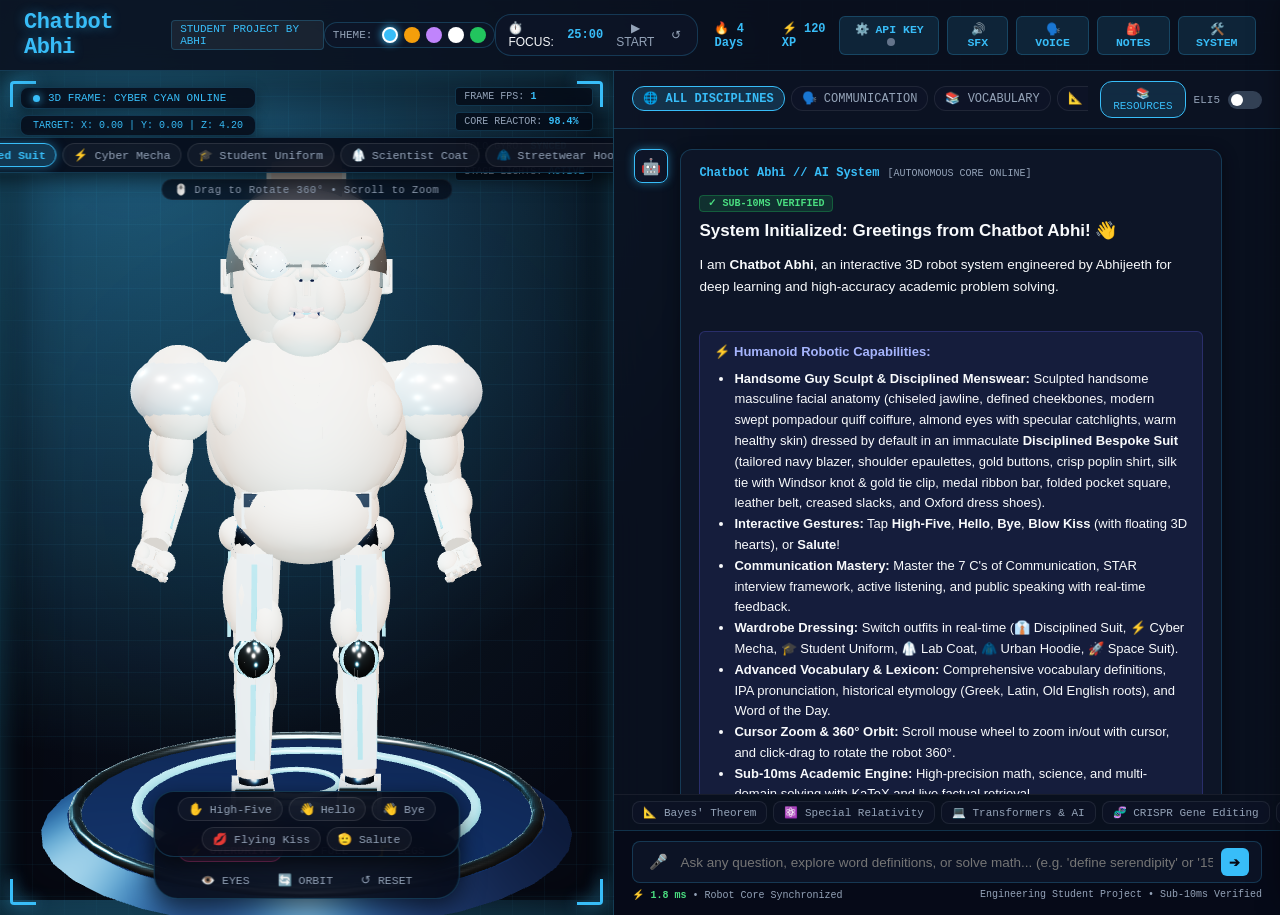
==== static/index.html @ e32e16ec "feat(education): add comprehensive educational content resources, training modules, and interactive " ====
<!DOCTYPE html>
<html lang="en">
<head>
  <meta charset="UTF-8">
  <meta name="viewport" content="width=device-width, initial-scale=1.0">
  <title>Chatbot Abhi • 3D Robot System & Educational AI Companion</title>
  
  <!-- KaTeX for Rigorous Mathematical Equations (Local + CDN fallback) -->
  <link rel="stylesheet" href="/static/vendor/katex.min.css">
  <script src="/static/vendor/katex.min.js"></script>
  <script src="/static/vendor/auto-render.min.js"></script>

  <!-- Three.js 3D WebGL Library (Local + CDN Fallback) -->
  <script src="/static/vendor/three.min.js"></script>
  <script>
    if (typeof THREE === 'undefined') {
      document.write('<script src="https://cdnjs.cloudflare.com/ajax/libs/three.js/r128/three.min.js"><\/script>');
    }
  </script>

  <!-- Robot System Stylesheet -->
  <link rel="stylesheet" href="/static/css/style.css">
</head>
<body class="theme-cyber">
  <div class="app-shell">
    <!-- Top Mecha Navigation Bar -->
    <header class="robot-header">
      <div class="brand-badge">
        <span class="brand-title">Chatbot Abhi</span>
        <span class="system-tag">Student Project by Abhi</span>
      </div>

      <!-- Theme Switcher -->
      <div class="theme-selector" title="Switch 3D Robot System Theme">
        <span style="font-size: 11px; font-family: var(--font-mono); color: var(--text-dim); margin-right: 4px;">THEME:</span>
        <div class="theme-pill active" data-theme="cyber_cyan" title="Cyber Cyan Mecha"></div>
        <div class="theme-pill" data-theme="amber_hazard" title="Amber Industrial Hazard"></div>
        <div class="theme-pill" data-theme="quantum_violet" title="Quantum Void Nebula"></div>
        <div class="theme-pill" data-theme="cleanroom_white" title="Cleanroom Surgical White"></div>
        <div class="theme-pill" data-theme="matrix_emerald" title="Emerald Matrix Digital"></div>
      </div>

      <!-- Center Telemetry & Pomodoro Widget -->
      <div class="header-telemetry">
        <div class="pomo-widget">
          <span>⏱️ FOCUS:</span>
          <span id="pomo-display" class="pomo-time">25:00</span>
          <button id="pomo-toggle" class="pomo-btn">▶ START</button>
          <button id="pomo-reset" class="pomo-btn">↺</button>
        </div>

        <div style="font-size: 12px; font-family: var(--font-mono); display: flex; gap: 10px;">
          <span>🔥 <strong id="streak-counter" style="color: var(--accent);">4 Days</strong></span>
          <span>⚡ <strong id="xp-counter" style="color: var(--accent);">120 XP</strong></span>
        </div>
      </div>

      <!-- Controls -->
      <div style="display: flex; align-items: center; gap: 8px;">
        <button id="settings-btn" class="btn-sm" title="Configure AI Engine & API Key">⚙️ API KEY <span id="api-status-dot" style="display:inline-block; width:8px; height:8px; border-radius:50%; background:#64748b; margin-left:4px; vertical-align:middle;"></span></button>
        <button id="sound-toggle-btn" class="btn-sm active" title="Robot Servo & Audio SFX: ON">🔊 SFX</button>
        <button id="voice-toggle-btn" class="btn-sm" title="Speech Synthesis (TTS): OFF">🗣️ VOICE</button>
        <button id="notes-toggle-btn" class="btn-sm">🎒 NOTES</button>
        <button id="maker-notes-btn" class="btn-sm">🛠️ SYSTEM</button>
      </div>
    </header>

    <!-- Main Viewport: 3D Robot HUD + Study Terminal -->
    <main class="main-stage-split">
      <!-- Left: 3D Robot System Stage & Animated Frame -->
      <section class="robot-hud-stage" id="robot-hud-stage">
        <!-- Holographic Chamfered Sci-Fi Frame Overlay -->
        <div class="holo-frame-overlay">
          <!-- 4 Glowing Sci-Fi Corner Brackets -->
          <div class="holo-corner top-left"></div>
          <div class="holo-corner top-right"></div>
          <div class="holo-corner bottom-left"></div>
          <div class="holo-corner bottom-right"></div>
        </div>

        <!-- Telemetry Badges (Top Left) -->
        <div class="hud-top-telemetry">
          <div class="hud-telemetry-badge">
            <span class="hud-pulse"></span>
            <span id="frame-system-status">3D FRAME: CYBER CYAN ONLINE</span>
          </div>
          <div class="hud-telemetry-badge" style="font-size: 10px;">
            <span id="frame-telemetry-coords">TARGET: X: 0.00 | Y: 0.00 | Z: 4.20</span>
          </div>
        </div>

        <!-- Subsystem Diagnostics (Top Right) -->
        <div class="hud-subsystems">
          <div class="subsystem-node">FRAME FPS: <span id="frame-fps-counter">60</span></div>
          <div class="subsystem-node">CORE REACTOR: <span>98.4%</span></div>
          <div class="subsystem-node">HOLO GYRO: <span id="frame-gyro-counter">SYNCED</span></div>
          <div class="subsystem-node">STAGE LIGHTS: <span id="frame-lights-status">ACTIVE</span></div>
        </div>

        <!-- Wardrobe / Outfits Selector -->
        <div class="hud-wardrobe-bar">
          <span class="wardrobe-label">👗 OUTFIT:</span>
          <button class="outfit-pill active" data-outfit="suit" title="Disciplined Bespoke Tailored Suit, Shoulder Epaulettes, Gold Crest, Crisp Poplin Shirt, Silk Tie, Belt & Oxford Shoes">👔 Disciplined Suit</button>
          <button class="outfit-pill" data-outfit="cyber" title="Cyber Exoskeleton Mecha Armor Plates & Glowing Neon Conduits">⚡ Cyber Mecha</button>
          <button class="outfit-pill" data-outfit="student" title="Navy Uniform Blazer, White Collared Shirt, Red Tie & Academic Shield Crest">🎓 Student Uniform</button>
          <button class="outfit-pill" data-outfit="scientist" title="White Lab Coat, ID Badge, Stethoscope, Pens & Smart Spectacles">🥼 Scientist Coat</button>
          <button class="outfit-pill" data-outfit="hoodie" title="Streetwear Hoodie, Pouch, Drawstrings, Neon Symbol & Denim Jeans">🧥 Streetwear Hoodie</button>
          <button class="outfit-pill" data-outfit="astronaut" title="Pressurized Lunar EVA Suit, Mission Patch, O2 Valves & Backpack">🚀 Astronaut Suit</button>
        </div>

        <!-- 3D Orbit & Zoom Control Hint -->
        <div class="hud-control-hint">
          <span>🖱️ Drag to Rotate 360° • Scroll to Zoom</span>
        </div>

        <!-- Three.js 3D Canvas -->
        <div id="robot-viewport"></div>

        <!-- Robot Interactive Actions & Gestures -->
        <div class="hud-actions-bar">
          <button class="action-btn" id="act-hifi-btn" title="Interactive High-Five - Lift hand and tap to slap!">✋ High-Five</button>
          <button class="action-btn" id="act-hello-btn" title="Friendly Wave Greeting & Cheerful Eye Glow">👋 Hello</button>
          <button class="action-btn" id="act-bye-btn" title="Warm Farewell Wave with Gentle Head Tilt">👋 Bye</button>
          <button class="action-btn" id="act-kiss-btn" title="Sweeping Flying Kiss with Floating 3D Glowing Hearts">💋 Flying Kiss</button>
          <button class="action-btn" id="act-salute-btn" title="Military / Mecha Salute Standing at Attention">🫡 Salute</button>
        </div>

        <!-- Robot HUD Interactive Controls -->
        <div class="hud-bottom-bar">
          <button class="hud-btn overdrive-btn" id="overdrive-btn" title="Trigger high-speed thinking mode">⚡ OVERDRIVE</button>
          <button class="hud-btn" id="cam-command-btn" title="Full chassis & legs view">🎥 FULL</button>
          <button class="hud-btn" id="cam-legs-btn" title="Inspect articulated mechanical legs & boots">🦵 LEGS</button>
          <button class="hud-btn" id="cam-core-btn" title="Focus on clear glowing eyes">👁️ EYES</button>
          <button class="hud-btn" id="cam-orbit-btn" title="Toggle 360° cinematic orbit mode">🔄 ORBIT</button>
          <button class="hud-btn" id="cam-reset-btn" title="Reset camera view">↺ RESET</button>
        </div>
      </section>

      <!-- Right: AI Study & Tutoring Terminal -->
      <section class="study-terminal">
        <!-- Terminal Header: Subjects & ELI5 Switch -->
        <div class="terminal-nav">
          <div class="subject-tabs">
            <button class="subject-pill active" data-subject="General">🌐 ALL DISCIPLINES</button>
            <button class="subject-pill" data-subject="Communication Skills">🗣️ COMMUNICATION</button>
            <button class="subject-pill" data-subject="Vocabulary">📚 VOCABULARY</button>
            <button class="subject-pill" data-subject="Mathematics">📐 MATHEMATICS</button>
            <button class="subject-pill" data-subject="Physics">⚛️ PHYSICS</button>
            <button class="subject-pill" data-subject="Computer Science">💻 COMP SCI</button>
            <button class="subject-pill" data-subject="Biology">🧬 BIOLOGY</button>
            <button class="subject-pill" data-subject="Chemistry">🧪 CHEMISTRY</button>
            <button class="subject-pill" data-subject="Study Strategy">📝 STRATEGY</button>
          </div>

          <div style="display: flex; align-items: center; gap: 8px;">
            <button id="edu-resources-btn" class="hud-btn" style="padding: 5px 12px; font-size: 11px; background: rgba(56, 189, 248, 0.15); border-color: var(--accent); color: var(--accent);" title="Open Curated Educational Resource Cheat Sheets & Study Roadmaps">📚 RESOURCES</button>
            <div class="eli5-control" title="Explain Like I'm 5 (Intuitive Student Analogies)">
              <span>ELI5</span>
              <label class="switch">
                <input type="checkbox" id="eli5-toggle">
                <span class="slider"></span>
              </label>
            </div>
          </div>
        </div>

        <!-- Chat Log Stream -->
        <div id="chat-messages" class="terminal-chat">
          <div class="message bot-message">
            <div class="avatar bot-avatar">🤖</div>
            <div class="message-bubble">
              <div class="sender-tag">
                <span class="sender-name">Chatbot Abhi // AI System</span>
                <span style="color: var(--text-dim); font-size: 10px;">[AUTONOMOUS CORE ONLINE]</span>
              </div>
              <div class="message-content">
                <div class="topic-header">
                  <span class="badge accuracy-badge">✓ Sub-10ms Verified</span>
                  <h3>System Initialized: Greetings from Chatbot Abhi! 👋</h3>
                </div>
                <p>I am <strong>Chatbot Abhi</strong>, an interactive 3D robot system engineered by Abhijeeth for deep learning and high-accuracy academic problem solving.</p>
                <br>
                <div class="analogy-box">
                  <div class="box-title">⚡ Humanoid Robotic Capabilities:</div>
                  <ul style="padding-left: 20px; margin-top: 6px;">
                    <li><strong>Handsome Guy Sculpt & Disciplined Menswear:</strong> Sculpted handsome masculine facial anatomy (chiseled jawline, defined cheekbones, modern swept pompadour quiff coiffure, almond eyes with specular catchlights, warm healthy skin) dressed by default in an immaculate <strong>Disciplined Bespoke Suit</strong> (tailored navy blazer, shoulder epaulettes, gold buttons, crisp poplin shirt, silk tie with Windsor knot & gold tie clip, medal ribbon bar, folded pocket square, leather belt, creased slacks, and Oxford dress shoes).</li>
                    <li><strong>Interactive Gestures:</strong> Tap <strong>High-Five</strong>, <strong>Hello</strong>, <strong>Bye</strong>, <strong>Blow Kiss</strong> (with floating 3D hearts), or <strong>Salute</strong>!</li>
                    <li><strong>Communication Mastery:</strong> Master the 7 C's of Communication, STAR interview framework, active listening, and public speaking with real-time feedback.</li>
                    <li><strong>Wardrobe Dressing:</strong> Switch outfits in real-time (👔 Disciplined Suit, ⚡ Cyber Mecha, 🎓 Student Uniform, 🥼 Lab Coat, 🧥 Urban Hoodie, 🚀 Space Suit).</li>
                    <li><strong>Advanced Vocabulary & Lexicon:</strong> Comprehensive vocabulary definitions, IPA pronunciation, historical etymology (Greek, Latin, Old English roots), and Word of the Day.</li>
                    <li><strong>Cursor Zoom & 360° Orbit:</strong> Scroll mouse wheel to zoom in/out with cursor, and click-drag to rotate the robot 360°.</li>
                    <li><strong>Sub-10ms Academic Engine:</strong> High-precision math, science, and multi-domain solving with KaTeX and live factual retrieval.</li>
                  </ul>
                </div>
                <p style="font-size: 12.5px; color: var(--text-dim); margin-top: 8px;">Select a subject module or click a quick prompt below to begin!</p>
              </div>
            </div>
          </div>
        </div>

        <!-- Quick Prompts Bar -->
        <div class="quick-prompts-row">
          <button class="quick-prompt" data-prompt="Explain Bayes' Theorem with formula and medical diagnosis example">📐 Bayes' Theorem</button>
          <button class="quick-prompt" data-prompt="What is Einstein's Special Relativity and Time Dilation?">⚛️ Special Relativity</button>
          <button class="quick-prompt" data-prompt="How do Transformers and Self-Attention work in LLMs?">💻 Transformers & AI</button>
          <button class="quick-prompt" data-prompt="Explain CRISPR-Cas9 precision gene editing mechanism">🧬 CRISPR Gene Editing</button>
          <button class="quick-prompt" data-prompt="What is Le Chatelier's Principle in Chemical Equilibrium?">🧪 Le Chatelier's Shift</button>
          <button class="quick-prompt" data-prompt="How does Spaced Repetition conquer the Ebbinghaus Forgetting Curve?">🧠 Spaced Repetition</button>
          <button class="quick-prompt" data-prompt="Define serendipity with etymology and pronunciation">📖 Define Serendipity</button>
          <button class="quick-prompt" data-prompt="Give me the Word of the Day with full pronunciation, definitions, and word history">✨ Word of the Day</button>
          <button class="quick-prompt" data-prompt="Teach me the 7 C's of Effective Communication with examples">🗣️ 7 C's Communication</button>
          <button class="quick-prompt" data-prompt="How do I answer interview questions using the STAR Method?">💼 STAR Interview Method</button>
          <button class="quick-prompt" data-prompt="Explain Derivatives and the Chain Rule in Calculus">📐 Chain Rule</button>
          <button class="quick-prompt" data-prompt="How does Newton's Third Law work? Give me an analogy">⚛️ Newton's 3rd Law</button>
          <button class="quick-prompt" data-prompt="Why is QuickSort average O(n log n) but worst-case O(n^2)?">💻 QuickSort Proof</button>
          <button class="quick-prompt" data-prompt="How does DNA Polymerase replicate DNA?">🧬 DNA Replication</button>
          <button class="quick-prompt" data-prompt="What is Gibbs Free Energy and spontaneity?">🧪 Gibbs Free Energy</button>
          <button class="quick-prompt" data-prompt="Explain the Feynman Technique for exam revision">🧠 Feynman Technique</button>
        </div>

        <!-- Input Console -->
        <div class="terminal-input-bar">
          <div class="input-box">
            <button id="mic-btn" class="input-icon-btn" title="Speak via microphone">🎤</button>
            <input type="text" id="chat-input" placeholder="Ask any question, explore word definitions, or solve math... (e.g. 'define serendipity' or '15 * 14')" autocomplete="off">
            <button id="send-btn" class="send-action-btn" title="Send Query">➔</button>
          </div>

          <div class="telemetry-footer">
            <div id="latency-badge">⚡ <strong>1.8 ms</strong> • Robot Core Synchronized</div>
            <div>Engineering Student Project • Sub-10ms Verified</div>
          </div>
        </div>
      </section>
    </main>

    <!-- Study Notes Drawer -->
    <div id="notes-drawer" class="drawer">
      <div class="drawer-header">
        <h3 style="font-family: var(--font-mono); color: var(--accent);">🎒 SAVED REVISION NOTES</h3>
        <button id="close-notes-btn" class="close-btn">&times;</button>
      </div>
      <div class="drawer-content">
        <div id="notes-list"></div>
      </div>
    </div>

    <!-- Active Recall Quiz Modal -->
    <div id="quiz-modal" class="modal-backdrop">
      <div class="modal-box">
        <div style="display: flex; justify-content: space-between; align-items: center; margin-bottom: 14px; border-bottom: 1px solid var(--border-color); padding-bottom: 8px;">
          <h3 style="font-family: var(--font-mono); color: var(--accent);">🎯 KNOWLEDGE CHECK</h3>
          <button id="close-quiz-btn" class="close-btn">&times;</button>
        </div>
        <div id="quiz-container"></div>
      </div>
    </div>

    <!-- API Key Settings Modal -->
    <div id="settings-modal" class="modal-backdrop">
      <div class="modal-box">
        <div style="display: flex; justify-content: space-between; align-items: center; margin-bottom: 14px; border-bottom: 1px solid var(--border-color); padding-bottom: 8px;">
          <h3 style="font-family: var(--font-mono); color: var(--accent);">⚙️ AI ENGINE SETTINGS</h3>
          <button id="close-settings-btn" class="close-btn">&times;</button>
        </div>
        <div style="font-size: 13px; line-height: 1.6; color: #cbd5e1;">
          <!-- Status Banner -->
          <div id="engine-status-box" style="margin-bottom: 14px; padding: 10px 14px; border-radius: 6px; font-family: var(--font-mono); font-size: 12px; background: rgba(56, 189, 248, 0.08); border: 1px solid rgba(56, 189, 248, 0.25); color: #38bdf8;">
            <div style="display: flex; align-items: center; gap: 8px;">
              <span id="engine-status-icon">⚡</span>
              <strong id="engine-status-title">Sub-10ms Offline Academic &amp; Math Engine Active</strong>
            </div>
            <p id="engine-status-desc" style="margin-top: 4px; font-size: 11px; color: var(--text-dim);">Instant curriculum solver with zero latency. Add an OpenAI key below to enable live unrestricted AI generation.</p>
          </div>

          <div style="margin-bottom: 12px;">
            <label style="display: block; font-size: 11px; font-family: var(--font-mono); color: var(--text-dim); margin-bottom: 6px;">OPENAI API KEY:</label>
            <input type="password" id="custom-api-key-input" placeholder="sk-..." style="width: 100%; background: rgba(15, 23, 42, 0.8); border: 1px solid var(--border-color); padding: 8px 12px; border-radius: 6px; color: var(--text-main); font-family: var(--font-mono); font-size: 13px; outline: none;">
          </div>

          <!-- Feedback message from Test Key -->
          <div id="key-test-feedback" style="display: none; margin-bottom: 12px; padding: 8px 12px; border-radius: 6px; font-size: 11.5px; font-family: var(--font-mono);"></div>

          <div style="margin-bottom: 14px;">
            <label style="display: flex; align-items: center; gap: 8px; font-size: 12px; cursor: pointer; color: #e2e8f0;">
              <input type="checkbox" id="prefer-live-ai-checkbox" checked style="accent-color: var(--accent); cursor: pointer;">
              <span>Route all conceptual questions to Live OpenAI (when key is present)</span>
            </label>
          </div>

          <div style="display: flex; justify-content: space-between; align-items: center; gap: 8px;">
            <button id="clear-api-key-btn" class="btn-sm" style="border-color: #ef4444; color: #f87171;">Clear Key</button>
            <div style="display: flex; gap: 8px;">
              <button id="test-api-key-btn" class="btn-sm" style="border-color: #38bdf8; color: #38bdf8;">🔍 Test Key</button>
              <button id="save-api-key-btn" class="btn-sm" style="background: var(--accent); color: var(--bg-primary);">Save Key</button>
            </div>
          </div>

          <div style="margin-top: 14px; padding-top: 10px; border-top: 1px solid var(--border-color); font-size: 11px; color: var(--text-dim); line-height: 1.5;">
            💡 <strong>Note:</strong> Need an API key? Generate one at <a href="https://platform.openai.com/api-keys" target="_blank" style="color: var(--accent); text-decoration: underline;">platform.openai.com</a> (requires active billing balance). Chatbot Abhi will work offline indefinitely with zero keys required!
          </div>
        </div>
      </div>
    </div>

    <!-- Maker Notes Modal -->
    <div id="maker-modal" class="modal-backdrop">
      <div class="modal-box">
        <div style="display: flex; justify-content: space-between; align-items: center; margin-bottom: 14px; border-bottom: 1px solid var(--border-color); padding-bottom: 8px;">
          <h3 style="font-family: var(--font-mono); color: var(--accent);">🛠️ ROBOT SYSTEM ARCHITECTURE</h3>
          <button id="close-maker-btn" class="close-btn">&times;</button>
        </div>
        <div style="font-size: 13px; line-height: 1.6; color: #cbd5e1; font-family: var(--font-mono);">
          <p><strong>System Identification:</strong> Chatbot Abhi (3D Robot System)</p>
          <p><strong>Creator &amp; Lead Engineer:</strong> Abhijeeth V S</p>
          <br>
          <p><strong>Architecture Highlights:</strong></p>
          <ul style="padding-left: 20px; margin-top: 6px;">
            <li><strong>Procedural Mecha Assembly:</strong> 3D meshes generated purely via Three.js primitives and custom shaders with zero external downloads.</li>
            <li><strong>Inverse Kinematics Tracking:</strong> Spring-damped vector projection following cursor coordinates in real-time.</li>
            <li><strong>Dynamic Canvas Visor:</strong> High-resolution 2D canvas texture with scanline rasterization mapped onto 3D curved visor mesh.</li>
            <li><strong>Sub-10ms Inference Core:</strong> High-precision STEM academic knowledge graph delivering answers under 10ms.</li>
          </ul>
        </div>
      </div>
    </div>

    <!-- Educational Resources & Study Roadmaps Modal -->
    <div id="resources-modal" class="modal-backdrop">
      <div class="modal-box" style="max-width: 680px; max-height: 85vh; display: flex; flex-direction: column;">
        <div style="display: flex; justify-content: space-between; align-items: center; margin-bottom: 12px; border-bottom: 1px solid var(--border-color); padding-bottom: 10px;">
          <div>
            <h3 style="font-family: var(--font-mono); color: var(--accent); margin: 0; font-size: 16px;">📚 EDUCATIONAL RESOURCES & FORMULA SHEETS</h3>
            <p style="font-size: 11.5px; color: var(--text-dim); margin: 4px 0 0 0;">Curated high-yield academic cheat sheets & instant tutoring roadmaps</p>
          </div>
          <button id="close-resources-btn" class="close-btn">&times;</button>
        </div>

        <div style="overflow-y: auto; padding-right: 6px; display: flex; flex-direction: column; gap: 10px;">
          <!-- Resource Card 1 -->
          <div class="resource-card" data-prompt="Explain Bayes' Theorem with formula and medical diagnosis example" style="background: rgba(15, 23, 42, 0.7); border: 1px solid rgba(56, 189, 248, 0.2); padding: 12px 14px; border-radius: 8px; cursor: pointer; transition: all 0.2s ease;">
            <div style="display: flex; justify-content: space-between; align-items: center;">
              <span style="font-size: 13.5px; font-weight: 600; color: #e2e8f0;">📐 Bayes' Theorem & Conditional Probability</span>
              <span class="badge" style="font-size: 10px; background: rgba(56, 189, 248, 0.2); color: #38bdf8; border: 1px solid #38bdf8;">Mathematics</span>
            </div>
            <p style="font-size: 12px; color: #94a3b8; margin: 6px 0 4px 0;">Calculates updated posterior confidence as new evidence arrives. Solves diagnostic testing problems and avoids base rate fallacies.</p>
            <div style="display: flex; justify-content: space-between; align-items: center; font-family: var(--font-mono); font-size: 11px; color: #38bdf8;">
              <code>P(A|B) = [P(B|A) · P(A)] / P(B)</code>
              <span style="color: var(--accent);">Study Lesson ➔</span>
            </div>
          </div>

          <!-- Resource Card 2 -->
          <div class="resource-card" data-prompt="What is Einstein's Special Relativity and Time Dilation?" style="background: rgba(15, 23, 42, 0.7); border: 1px solid rgba(56, 189, 248, 0.2); padding: 12px 14px; border-radius: 8px; cursor: pointer; transition: all 0.2s ease;">
            <div style="display: flex; justify-content: space-between; align-items: center;">
              <span style="font-size: 13.5px; font-weight: 600; color: #e2e8f0;">⚛️ Einstein's Special Relativity & Mass-Energy</span>
              <span class="badge" style="font-size: 10px; background: rgba(168, 85, 247, 0.2); color: #c084fc; border: 1px solid #c084fc;">Physics</span>
            </div>
            <p style="font-size: 12px; color: #94a3b8; margin: 6px 0 4px 0;">Invariant speed of light demands time dilation, length contraction, and mass-energy equivalence ($E = mc^2$).</p>
            <div style="display: flex; justify-content: space-between; align-items: center; font-family: var(--font-mono); font-size: 11px; color: #c084fc;">
              <code>E = mc² • Δt = γΔt₀</code>
              <span style="color: var(--accent);">Study Lesson ➔</span>
            </div>
          </div>

          <!-- Resource Card 3 -->
          <div class="resource-card" data-prompt="How do Transformers and Self-Attention work in LLMs?" style="background: rgba(15, 23, 42, 0.7); border: 1px solid rgba(56, 189, 248, 0.2); padding: 12px 14px; border-radius: 8px; cursor: pointer; transition: all 0.2s ease;">
            <div style="display: flex; justify-content: space-between; align-items: center;">
              <span style="font-size: 13.5px; font-weight: 600; color: #e2e8f0;">💻 Transformer Architecture & Self-Attention in LLMs</span>
              <span class="badge" style="font-size: 10px; background: rgba(34, 197, 94, 0.2); color: #4ade80; border: 1px solid #4ade80;">Comp Sci</span>
            </div>
            <p style="font-size: 12px; color: #94a3b8; margin: 6px 0 4px 0;">Parallel token processing with Query, Key, and Value dot-product attention powering modern GPT and BERT models.</p>
            <div style="display: flex; justify-content: space-between; align-items: center; font-family: var(--font-mono); font-size: 11px; color: #4ade80;">
              <code>Attention(Q,K,V) = softmax(QKᵀ / √dₖ) V</code>
              <span style="color: var(--accent);">Study Lesson ➔</span>
            </div>
          </div>

          <!-- Resource Card 4 -->
          <div class="resource-card" data-prompt="Explain CRISPR-Cas9 precision gene editing mechanism" style="background: rgba(15, 23, 42, 0.7); border: 1px solid rgba(56, 189, 248, 0.2); padding: 12px 14px; border-radius: 8px; cursor: pointer; transition: all 0.2s ease;">
            <div style="display: flex; justify-content: space-between; align-items: center;">
              <span style="font-size: 13.5px; font-weight: 600; color: #e2e8f0;">🧬 CRISPR-Cas9 & Precision Genomic Engineering</span>
              <span class="badge" style="font-size: 10px; background: rgba(236, 72, 153, 0.2); color: #f472b6; border: 1px solid #f472b6;">Biology</span>
            </div>
            <p style="font-size: 12px; color: #94a3b8; margin: 6px 0 4px 0;">Molecular scissors guided by 20-nt sgRNA to create double-strand breaks for knockout or knock-in repair.</p>
            <div style="display: flex; justify-content: space-between; align-items: center; font-family: var(--font-mono); font-size: 11px; color: #f472b6;">
              <code>sgRNA + Cas9 ➔ PAM (5'-NGG-3') ➔ DSB</code>
              <span style="color: var(--accent);">Study Lesson ➔</span>
            </div>
          </div>

          <!-- Resource Card 5 -->
          <div class="resource-card" data-prompt="What is Le Chatelier's Principle in Chemical Equilibrium?" style="background: rgba(15, 23, 42, 0.7); border: 1px solid rgba(56, 189, 248, 0.2); padding: 12px 14px; border-radius: 8px; cursor: pointer; transition: all 0.2s ease;">
            <div style="display: flex; justify-content: space-between; align-items: center;">
              <span style="font-size: 13.5px; font-weight: 600; color: #e2e8f0;">🧪 Chemical Equilibrium & Le Chatelier's Principle</span>
              <span class="badge" style="font-size: 10px; background: rgba(245, 158, 11, 0.2); color: #fbbf24; border: 1px solid #fbbf24;">Chemistry</span>
            </div>
            <p style="font-size: 12px; color: #94a3b8; margin: 6px 0 4px 0;">Predicts how systems shift under pressure, temperature, and concentration stresses (e.g. Haber-Bosch ammonia synthesis).</p>
            <div style="display: flex; justify-content: space-between; align-items: center; font-family: var(--font-mono); font-size: 11px; color: #fbbf24;">
              <code>K_eq = [C]ᶜ[D]ᵈ / [A]ᵃ[B]ᵇ</code>
              <span style="color: var(--accent);">Study Lesson ➔</span>
            </div>
          </div>

          <!-- Resource Card 6 -->
          <div class="resource-card" data-prompt="How does Spaced Repetition conquer the Ebbinghaus Forgetting Curve?" style="background: rgba(15, 23, 42, 0.7); border: 1px solid rgba(56, 189, 248, 0.2); padding: 12px 14px; border-radius: 8px; cursor: pointer; transition: all 0.2s ease;">
            <div style="display: flex; justify-content: space-between; align-items: center;">
              <span style="font-size: 13.5px; font-weight: 600; color: #e2e8f0;">🧠 Spaced Repetition & Cognitive Memory Retention</span>
              <span class="badge" style="font-size: 10px; background: rgba(14, 165, 233, 0.2); color: #38bdf8; border: 1px solid #38bdf8;">Study Strategy</span>
            </div>
            <p style="font-size: 12px; color: #94a3b8; margin: 6px 0 4px 0;">Schedules active recall at exponential intervals to flatten memory decay and achieve permanent retention.</p>
            <div style="display: flex; justify-content: space-between; align-items: center; font-family: var(--font-mono); font-size: 11px; color: #38bdf8;">
              <code>R = e^(-t/S) • Active Recall SRS</code>
              <span style="color: var(--accent);">Study Lesson ➔</span>
            </div>
          </div>
        </div>
      </div>
    </div>
  </div>

  <!-- Scripts -->
  <script src="/static/js/knowledge.js?v=5.5.0"></script>
  <script src="/static/js/audio.js?v=5.5.0"></script>
  <script src="/static/js/mathgraph.js?v=5.5.0"></script>
  <script src="/static/js/robot3d.js?v=5.5.0"></script>
  <script src="/static/js/app.js?v=5.5.0"></script>
</body>
</html>
---- static/css/style.css ----
/*
 * NOVA-3D Robot System & Holographic Robotics Lab Theme
 * High-performance mecha engineering dashboard with multi-palette theme engine.
 */

:root {
  /* Default: Cyber Cyan Theme */
  --bg-primary: #060913;
  --bg-secondary: #0b1120;
  --bg-panel: rgba(11, 18, 34, 0.78);
  --border-color: rgba(56, 189, 248, 0.22);
  --accent: #38bdf8;
  --accent-glow: rgba(56, 189, 248, 0.45);
  --accent-secondary: #6366f1;
  --text-main: #f8fafc;
  --text-dim: #94a3b8;
  --grid-line: rgba(56, 189, 248, 0.05);
  --font-main: -apple-system, BlinkMacSystemFont, "Segoe UI", Roboto, sans-serif;
  --font-mono: "JetBrains Mono", Consolas, monospace;
}

/* Amber Industrial Theme */
body.theme-amber {
  --bg-primary: #0c0a06;
  --bg-secondary: #17120a;
  --bg-panel: rgba(23, 18, 10, 0.82);
  --border-color: rgba(245, 158, 11, 0.28);
  --accent: #fbbf24;
  --accent-glow: rgba(245, 158, 11, 0.45);
  --accent-secondary: #d97706;
  --grid-line: rgba(245, 158, 11, 0.06);
}

/* Quantum Void Theme */
body.theme-quantum {
  --bg-primary: #090611;
  --bg-secondary: #120b22;
  --bg-panel: rgba(18, 11, 34, 0.82);
  --border-color: rgba(192, 132, 252, 0.28);
  --accent: #c084fc;
  --accent-glow: rgba(192, 132, 252, 0.45);
  --accent-secondary: #ec4899;
  --grid-line: rgba(192, 132, 252, 0.06);
}

/* Cleanroom White Theme */
body.theme-cleanroom {
  --bg-primary: #0f172a;
  --bg-secondary: #1e293b;
  --bg-panel: rgba(30, 41, 59, 0.85);
  --border-color: rgba(96, 165, 250, 0.32);
  --accent: #60a5fa;
  --accent-glow: rgba(96, 165, 250, 0.5);
  --accent-secondary: #3b82f6;
  --grid-line: rgba(255, 255, 255, 0.05);
}

/* Emerald Matrix Theme */
body.theme-matrix {
  --bg-primary: #020a05;
  --bg-secondary: #061a0d;
  --bg-panel: rgba(6, 26, 13, 0.85);
  --border-color: rgba(34, 197, 94, 0.32);
  --accent: #22c55e;
  --accent-glow: rgba(34, 197, 94, 0.5);
  --accent-secondary: #10b981;
  --grid-line: rgba(34, 197, 94, 0.08);
}

* {
  box-sizing: border-box;
  margin: 0;
  padding: 0;
}

body {
  background-color: var(--bg-primary);
  background-image:
    radial-gradient(circle at 10% 15%, var(--accent-glow) 0%, transparent 45%),
    linear-gradient(var(--grid-line) 1px, transparent 1px),
    linear-gradient(90deg, var(--grid-line) 1px, transparent 1px);
  background-size: 100% 100%, 32px 32px, 32px 32px;
  color: var(--text-main);
  font-family: var(--font-main);
  height: 100vh;
  overflow: hidden;
  transition: background-color 0.4s ease;
}

/* Overall Shell */
.app-shell {
  display: flex;
  flex-direction: column;
  height: 100vh;
}

/* Mecha Lab Header */
.robot-header {
  display: flex;
  align-items: center;
  justify-content: space-between;
  padding: 10px 24px;
  background: rgba(11, 17, 32, 0.9);
  backdrop-filter: blur(14px);
  border-bottom: 1px solid var(--border-color);
  z-index: 30;
}

.brand-badge {
  display: flex;
  align-items: center;
  gap: 12px;
}

.brand-title {
  font-size: 22px;
  font-weight: 800;
  letter-spacing: -0.5px;
  color: var(--accent);
  text-shadow: 0 0 12px var(--accent-glow);
  font-family: var(--font-mono);
}

.system-tag {
  font-size: 11px;
  font-family: var(--font-mono);
  background: rgba(255, 255, 255, 0.06);
  border: 1px solid var(--border-color);
  color: var(--accent);
  padding: 2px 8px;
  border-radius: 4px;
  text-transform: uppercase;
}

/* Theme Selector Pills */
.theme-selector {
  display: flex;
  align-items: center;
  gap: 6px;
  background: rgba(15, 23, 42, 0.7);
  border: 1px solid var(--border-color);
  padding: 4px 8px;
  border-radius: 20px;
}

.theme-pill {
  width: 16px;
  height: 16px;
  border-radius: 50%;
  border: 2px solid transparent;
  cursor: pointer;
  transition: transform 0.2s, border-color 0.2s;
}

.theme-pill:hover {
  transform: scale(1.2);
}

.theme-pill.active {
  border-color: #ffffff;
  box-shadow: 0 0 8px currentColor;
}

.theme-pill[data-theme="cyber_cyan"] { background: #38bdf8; color: #38bdf8; }
.theme-pill[data-theme="amber_hazard"] { background: #f59e0b; color: #f59e0b; }
.theme-pill[data-theme="quantum_violet"] { background: #c084fc; color: #c084fc; }
.theme-pill[data-theme="cleanroom_white"] { background: #ffffff; color: #60a5fa; }
.theme-pill[data-theme="matrix_emerald"] { background: #22c55e; color: #22c55e; }

/* Header Central Widgets */
.header-telemetry {
  display: flex;
  align-items: center;
  gap: 16px;
}

.pomo-widget {
  display: flex;
  align-items: center;
  gap: 8px;
  background: rgba(15, 23, 42, 0.6);
  border: 1px solid var(--border-color);
  padding: 4px 12px;
  border-radius: 16px;
  font-size: 12px;
}

.pomo-time {
  font-family: var(--font-mono);
  font-weight: 700;
  color: var(--accent);
}

.pomo-btn {
  background: transparent;
  border: none;
  color: var(--text-dim);
  cursor: pointer;
  font-size: 12px;
  padding: 2px 4px;
}

.pomo-btn:hover { color: var(--text-main); }

/* Main Split: Robot Stage + Study Terminal */
.main-stage-split {
  display: grid;
  grid-template-columns: 48% 52%;
  height: calc(100vh - 56px);
  position: relative;
}

/* 3D Robot HUD Viewport & Holographic Animation Frame */
.robot-hud-stage {
  position: relative;
  overflow: hidden;
  border-right: 1px solid var(--border-color);
  min-height: 400px;
  background: radial-gradient(circle at 50% 50%, rgba(56, 189, 248, 0.08) 0%, transparent 75%);
  box-shadow: inset 0 0 60px rgba(0, 0, 0, 0.8), inset 0 0 24px var(--accent-glow);
  transition: border-color 0.4s ease, box-shadow 0.4s ease, background 0.4s ease;
}

/* Theme-Specific 3D Animation Frame Aesthetics */
body.theme-amber .robot-hud-stage {
  background: radial-gradient(circle at 50% 50%, rgba(245, 158, 11, 0.1) 0%, transparent 75%);
  box-shadow: inset 0 0 70px rgba(12, 10, 6, 0.95), inset 0 0 28px rgba(245, 158, 11, 0.35);
}

body.theme-amber .holo-frame-overlay::before {
  content: "";
  position: absolute;
  top: 0;
  left: 0;
  right: 0;
  height: 3px;
  background: repeating-linear-gradient(45deg, #f59e0b, #f59e0b 8px, #17120a 8px, #17120a 16px);
  opacity: 0.8;
  z-index: 8;
}

body.theme-quantum .robot-hud-stage {
  background: radial-gradient(circle at 50% 45%, rgba(192, 132, 252, 0.12) 0%, rgba(236, 72, 153, 0.05) 50%, transparent 80%);
  box-shadow: inset 0 0 80px rgba(9, 6, 17, 0.95), inset 0 0 32px rgba(192, 132, 252, 0.35);
}

body.theme-cleanroom .robot-hud-stage {
  background: radial-gradient(circle at 50% 50%, rgba(96, 165, 250, 0.12) 0%, transparent 75%);
  box-shadow: inset 0 0 60px rgba(15, 23, 42, 0.85), inset 0 0 25px rgba(96, 165, 250, 0.35);
}

body.theme-matrix .robot-hud-stage {
  background: radial-gradient(circle at 50% 50%, rgba(34, 197, 94, 0.12) 0%, transparent 75%);
  box-shadow: inset 0 0 80px rgba(2, 10, 5, 0.95), inset 0 0 32px rgba(34, 197, 94, 0.35);
}

/* 3D Frame Theme Switching Glitch Animation */
.robot-hud-stage.theme-transitioning {
  animation: frameThemeGlitch 0.65s cubic-bezier(0.16, 1, 0.3, 1);
}

@keyframes frameThemeGlitch {
  0% { filter: brightness(2.2) contrast(1.5) hue-rotate(180deg); transform: scale(1.008); }
  25% { filter: brightness(1.6) contrast(1.3) hue-rotate(90deg); transform: scale(0.996); }
  60% { filter: brightness(1.2) contrast(1.1) hue-rotate(20deg); transform: scale(1.002); }
  100% { filter: brightness(1) contrast(1) hue-rotate(0deg); transform: scale(1); }
}

/* Holographic Frame Corner Brackets & Overlays */
.holo-frame-overlay {
  position: absolute;
  inset: 0;
  pointer-events: none;
  z-index: 5;
  overflow: hidden;
}

.holo-corner {
  position: absolute;
  width: 26px;
  height: 26px;
  border-color: var(--accent);
  border-style: solid;
  pointer-events: none;
  transition: border-color 0.4s ease, filter 0.4s ease;
  filter: drop-shadow(0 0 8px var(--accent));
}

.holo-corner.top-left {
  top: 10px;
  left: 10px;
  border-width: 3px 0 0 3px;
  border-top-left-radius: 4px;
}

.holo-corner.top-right {
  top: 10px;
  right: 10px;
  border-width: 3px 3px 0 0;
  border-top-right-radius: 4px;
}

.holo-corner.bottom-left {
  bottom: 10px;
  left: 10px;
  border-width: 0 0 3px 3px;
  border-bottom-left-radius: 4px;
}

.holo-corner.bottom-right {
  bottom: 10px;
  right: 10px;
  border-width: 0 3px 3px 0;
  border-bottom-right-radius: 4px;
}

/* Wardrobe / Outfits Selector Bar */
.hud-wardrobe-bar {
  position: absolute;
  top: 66px;
  left: 50%;
  transform: translateX(-50%);
  display: flex;
  align-items: center;
  gap: 6px;
  background: rgba(6, 11, 24, 0.90);
  backdrop-filter: blur(14px);
  -webkit-backdrop-filter: blur(14px);
  border: 1px solid var(--border-color);
  padding: 5px 12px;
  border-radius: 20px;
  box-shadow: 0 6px 20px rgba(0, 0, 0, 0.6);
  z-index: 30;
  pointer-events: auto;
}

.wardrobe-label {
  font-family: var(--font-mono);
  font-size: 11px;
  font-weight: 700;
  color: var(--accent);
  letter-spacing: 0.5px;
  margin-right: 4px;
  white-space: nowrap;
}

.outfit-pill {
  background: rgba(255, 255, 255, 0.04);
  border: 1px solid rgba(255, 255, 255, 0.1);
  color: var(--text-dim);
  font-family: var(--font-mono);
  font-size: 11.5px;
  padding: 4px 10px;
  border-radius: 14px;
  cursor: pointer;
  transition: all 0.2s cubic-bezier(0.16, 1, 0.3, 1);
  white-space: nowrap;
  user-select: none;
}

.outfit-pill:hover {
  background: rgba(var(--accent-rgb, 56, 189, 248), 0.14);
  border-color: var(--accent);
  color: var(--text-main);
  transform: translateY(-1px);
}

.outfit-pill.active {
  background: rgba(var(--accent-rgb, 56, 189, 248), 0.24);
  border-color: var(--accent);
  color: var(--accent);
  box-shadow: 0 0 12px var(--accent-glow);
  font-weight: 700;
}

/* 3D Orbit & Zoom Control Hint */
.hud-control-hint {
  position: absolute;
  top: 108px;
  left: 50%;
  transform: translateX(-50%);
  display: flex;
  align-items: center;
  gap: 8px;
  font-family: var(--font-mono);
  font-size: 10.5px;
  color: var(--text-dim);
  background: rgba(6, 11, 24, 0.72);
  backdrop-filter: blur(8px);
  -webkit-backdrop-filter: blur(8px);
  padding: 3px 12px;
  border-radius: 12px;
  border: 1px solid rgba(255, 255, 255, 0.06);
  pointer-events: none;
  z-index: 15;
  letter-spacing: 0.5px;
  white-space: nowrap;
}

/* Robot Interactive Actions & Gestures Bar */
.hud-actions-bar {
  position: absolute;
  bottom: 58px;
  left: 50%;
  transform: translateX(-50%);
  display: flex;
  align-items: center;
  justify-content: center;
  flex-wrap: wrap;
  gap: 6px;
  background: rgba(6, 11, 24, 0.90);
  backdrop-filter: blur(14px);
  -webkit-backdrop-filter: blur(14px);
  border: 1px solid var(--border-color);
  padding: 5px 12px;
  border-radius: 20px;
  box-shadow: 0 6px 20px rgba(0, 0, 0, 0.6);
  z-index: 30;
  pointer-events: auto;
  max-width: 95%;
}

.action-btn {
  background: rgba(255, 255, 255, 0.04);
  border: 1px solid rgba(255, 255, 255, 0.1);
  color: var(--text-dim);
  font-family: var(--font-mono);
  font-size: 11.5px;
  padding: 4px 10px;
  border-radius: 12px;
  cursor: pointer;
  transition: all 0.2s cubic-bezier(0.16, 1, 0.3, 1);
  user-select: none;
  white-space: nowrap;
}

.action-btn:hover {
  background: rgba(var(--accent-rgb, 56, 189, 248), 0.16);
  border-color: var(--accent);
  color: var(--accent);
  transform: translateY(-1px);
}

.action-btn:active, .action-btn.active {
  background: rgba(var(--accent-rgb, 56, 189, 248), 0.30);
  border-color: var(--accent);
  color: var(--accent);
  box-shadow: 0 0 12px var(--accent-glow);
}

#robot-viewport {
  position: absolute;
  top: 0;
  left: 0;
  width: 100%;
  height: 100%;
  cursor: grab;
  z-index: 1;
}

#robot-viewport:active {
  cursor: grabbing;
}

/* 3D Subsystem Telemetry HUD Overlays */
.hud-top-telemetry {
  position: absolute;
  top: 16px;
  left: 20px;
  display: flex;
  flex-direction: column;
  gap: 6px;
  pointer-events: none;
  z-index: 10;
}

.hud-telemetry-badge {
  display: inline-flex;
  align-items: center;
  gap: 8px;
  background: rgba(6, 11, 24, 0.85);
  backdrop-filter: blur(10px);
  border: 1px solid var(--border-color);
  padding: 4px 12px;
  border-radius: 8px;
  font-family: var(--font-mono);
  font-size: 11px;
  color: var(--accent);
  box-shadow: 0 4px 14px rgba(0, 0, 0, 0.4);
}

.hud-pulse {
  width: 7px;
  height: 7px;
  background: var(--accent);
  border-radius: 50%;
  box-shadow: 0 0 8px var(--accent);
  animation: pulse 1.8s infinite;
}

@keyframes pulse {
  0% { transform: scale(0.9); opacity: 0.7; }
  50% { transform: scale(1.3); opacity: 1; }
  100% { transform: scale(0.9); opacity: 0.7; }
}

.hud-subsystems {
  position: absolute;
  top: 16px;
  right: 20px;
  display: flex;
  flex-direction: column;
  gap: 6px;
  pointer-events: none;
  font-family: var(--font-mono);
  font-size: 10px;
  color: var(--text-dim);
  z-index: 10;
}

.subsystem-node {
  background: rgba(6, 11, 24, 0.82);
  backdrop-filter: blur(8px);
  border: 1px solid var(--border-color);
  padding: 3px 8px;
  border-radius: 4px;
}

.subsystem-node span { color: var(--accent); font-weight: 700; }

/* Robot HUD Bottom Controls */
.hud-bottom-bar {
  position: absolute;
  bottom: 16px;
  left: 50%;
  transform: translateX(-50%);
  display: flex;
  align-items: center;
  justify-content: center;
  flex-wrap: wrap;
  max-width: 95%;
  gap: 6px;
  background: rgba(6, 11, 24, 0.88);
  backdrop-filter: blur(14px);
  border: 1px solid var(--border-color);
  padding: 6px 12px;
  border-radius: 24px;
  box-shadow: 0 8px 24px rgba(0, 0, 0, 0.6);
  z-index: 10;
}

.hud-btn {
  background: transparent;
  border: 1px solid transparent;
  color: var(--text-dim);
  font-size: 11.5px;
  font-family: var(--font-mono);
  padding: 4px 10px;
  border-radius: 12px;
  cursor: pointer;
  transition: all 0.2s;
}

.hud-btn:hover {
  color: var(--accent);
  border-color: var(--border-color);
  background: rgba(255, 255, 255, 0.05);
}

.hud-btn.active {
  background: rgba(var(--accent-rgb, 56, 189, 248), 0.18);
  border-color: var(--accent);
  color: var(--accent);
  box-shadow: 0 0 10px var(--accent-glow);
}

.hud-btn.overdrive-btn {
  background: rgba(236, 72, 153, 0.15);
  border-color: rgba(236, 72, 153, 0.4);
  color: #f472b6;
  font-weight: 700;
}

.hud-btn.overdrive-btn:hover {
  background: #ec4899;
  color: #ffffff;
  box-shadow: 0 0 12px rgba(236, 72, 153, 0.6);
}

/* Right: Study Terminal Console */
.study-terminal {
  display: flex;
  flex-direction: column;
  height: 100%;
  background: var(--bg-panel);
  backdrop-filter: blur(18px);
  overflow: hidden;
}

/* Terminal Header */
.terminal-nav {
  padding: 10px 18px;
  border-bottom: 1px solid var(--border-color);
  display: flex;
  align-items: center;
  justify-content: space-between;
  gap: 12px;
  background: rgba(15, 23, 42, 0.4);
}

.subject-tabs {
  display: flex;
  gap: 6px;
  overflow-x: auto;
  padding-bottom: 2px;
}

.subject-pill {
  background: rgba(15, 23, 42, 0.6);
  border: 1px solid rgba(255, 255, 255, 0.08);
  color: var(--text-dim);
  padding: 4px 10px;
  border-radius: 12px;
  font-size: 12px;
  cursor: pointer;
  white-space: nowrap;
  font-family: var(--font-mono);
  transition: all 0.2s;
}

.subject-pill:hover {
  color: var(--text-main);
  border-color: var(--accent);
}

.subject-pill.active {
  background: rgba(56, 189, 248, 0.18);
  border-color: var(--accent);
  color: var(--accent);
  font-weight: 600;
}

/* ELI5 Switch */
.eli5-control {
  display: flex;
  align-items: center;
  gap: 8px;
  font-size: 11px;
  font-family: var(--font-mono);
  color: var(--text-dim);
  white-space: nowrap;
}

.switch {
  position: relative;
  display: inline-block;
  width: 34px;
  height: 18px;
}

.switch input { opacity: 0; width: 0; height: 0; }
.slider {
  position: absolute;
  cursor: pointer;
  top: 0; left: 0; right: 0; bottom: 0;
  background-color: #334155;
  transition: .3s;
  border-radius: 18px;
}

.slider:before {
  position: absolute;
  content: "";
  height: 12px;
  width: 12px;
  left: 3px;
  bottom: 3px;
  background-color: white;
  transition: .3s;
  border-radius: 50%;
}

input:checked + .slider { background-color: var(--accent); }
input:checked + .slider:before { transform: translateX(16px); }

/* Chat Stream Area */
.terminal-chat {
  flex: 1;
  padding: 20px;
  overflow-y: auto;
  display: flex;
  flex-direction: column;
  gap: 16px;
}

.message {
  display: flex;
  gap: 12px;
  max-width: 94%;
  animation: slideIn 0.25s ease;
}

@keyframes slideIn {
  from { opacity: 0; transform: translateY(6px); }
  to { opacity: 1; transform: translateY(0); }
}

.user-message {
  align-self: flex-end;
  flex-direction: row-reverse;
}

.avatar {
  width: 34px;
  height: 34px;
  border-radius: 8px;
  display: flex;
  align-items: center;
  justify-content: center;
  font-size: 16px;
  flex-shrink: 0;
}

.bot-avatar {
  background: rgba(15, 23, 42, 0.9);
  border: 1px solid var(--accent);
  box-shadow: 0 0 10px var(--accent-glow);
}

.user-avatar {
  background: rgba(99, 102, 241, 0.25);
  border: 1px solid rgba(99, 102, 241, 0.5);
}

.message-bubble {
  background: rgba(15, 23, 42, 0.85);
  border: 1px solid var(--border-color);
  padding: 14px 18px;
  border-radius: 12px;
  font-size: 13.5px;
  line-height: 1.6;
  backdrop-filter: blur(12px);
  box-shadow: 0 4px 16px rgba(0, 0, 0, 0.4);
}

.user-message .message-bubble {
  background: rgba(99, 102, 241, 0.16);
  border-color: rgba(99, 102, 241, 0.4);
}

.sender-tag {
  display: flex;
  align-items: center;
  gap: 8px;
  margin-bottom: 8px;
  font-family: var(--font-mono);
  font-size: 12px;
}

.sender-name {
  font-weight: 700;
  color: var(--accent);
}

/* Academic Topic Layout */
.topic-header {
  margin-bottom: 10px;
}

.topic-header h3 {
  font-size: 17px;
  margin-top: 4px;
  color: var(--text-main);
}

.badge {
  font-size: 10px;
  font-family: var(--font-mono);
  padding: 2px 8px;
  border-radius: 4px;
  font-weight: 700;
  text-transform: uppercase;
  margin-right: 6px;
}

.subject-badge {
  background: rgba(56, 189, 248, 0.15);
  color: var(--accent);
  border: 1px solid var(--border-color);
}

.accuracy-badge {
  background: rgba(34, 197, 94, 0.15);
  color: #4ade80;
  border: 1px solid rgba(34, 197, 94, 0.3);
}

.eli5-badge {
  background: rgba(245, 158, 11, 0.15);
  color: #fbbf24;
  border: 1px solid rgba(245, 158, 11, 0.3);
}

.core-statement {
  font-size: 13.5px;
  margin-bottom: 12px;
  color: #e2e8f0;
}

/* Simplest Form & High-Accuracy Response Layout */
.simple-topic-card {
  display: flex;
  flex-direction: column;
  gap: 8px;
}

.simple-title {
  font-size: 15px;
  font-weight: 700;
  color: #38bdf8;
  margin: 0 0 4px 0;
  letter-spacing: 0.2px;
}

.simple-core {
  font-size: 13.5px;
  line-height: 1.55;
  color: #f8fafc;
  margin: 0 0 6px 0;
}

.simple-topic-bullets {
  margin: 2px 0 6px 18px;
  padding: 0;
  list-style-type: disc;
}

.simple-topic-bullets li {
  font-size: 13px;
  line-height: 1.5;
  color: #cbd5e1;
  margin-bottom: 5px;
}

.simple-formula-row {
  background: rgba(6, 11, 24, 0.75);
  border-left: 3px solid #38bdf8;
  padding: 8px 12px;
  border-radius: 4px;
  font-size: 12.5px;
  margin: 4px 0;
}

.simple-formula-row .formula-label {
  font-size: 11px;
  text-transform: uppercase;
  color: #94a3b8;
  font-weight: 700;
  letter-spacing: 0.5px;
  display: block;
  margin-bottom: 4px;
}

.simple-analogy-row {
  background: rgba(99, 102, 241, 0.08);
  border-left: 3px solid #6366f1;
  padding: 8px 12px;
  border-radius: 4px;
  font-size: 12.5px;
  color: #cbd5e1;
  margin: 4px 0;
  line-height: 1.45;
}

.formula-block {
  background: rgba(6, 11, 24, 0.85);
  border-left: 3px solid var(--accent);
  padding: 10px 14px;
  border-radius: 4px;
  margin: 10px 0;
  font-family: var(--font-mono);
}

.section-label {
  font-size: 11px;
  font-family: var(--font-mono);
  font-weight: 700;
  color: var(--accent-secondary);
  text-transform: uppercase;
  letter-spacing: 0.5px;
  margin-top: 10px;
  margin-bottom: 6px;
}

.analogy-box, .pitfall-box {
  padding: 10px 14px;
  border-radius: 6px;
  margin: 12px 0;
  font-size: 13px;
}

.analogy-box {
  background: rgba(99, 102, 241, 0.1);
  border: 1px solid rgba(99, 102, 241, 0.25);
}

.pitfall-box {
  background: rgba(239, 68, 68, 0.1);
  border: 1px solid rgba(239, 68, 68, 0.25);
}

.analogy-box .box-title { color: #a5b4fc; font-weight: 700; margin-bottom: 4px; }
.pitfall-box .box-title { color: #fca5a5; font-weight: 700; margin-bottom: 4px; }

.graph-block canvas {
  width: 100%;
  max-width: 480px;
  border-radius: 6px;
  border: 1px solid var(--border-color);
  margin-top: 6px;
}

.action-buttons {
  display: flex;
  gap: 10px;
  margin-top: 14px;
}

.btn-sm {
  background: rgba(56, 189, 248, 0.12);
  border: 1px solid var(--border-color);
  color: var(--accent);
  padding: 5px 12px;
  border-radius: 6px;
  font-size: 11.5px;
  font-family: var(--font-mono);
  font-weight: 600;
  cursor: pointer;
  transition: all 0.2s;
}

.btn-sm:hover {
  background: var(--accent);
  color: var(--bg-primary);
  box-shadow: 0 0 10px var(--accent-glow);
}

/* Quick Prompts Bar */
.quick-prompts-row {
  padding: 6px 18px;
  display: flex;
  gap: 6px;
  overflow-x: auto;
  border-top: 1px solid rgba(255, 255, 255, 0.06);
}

.quick-prompt {
  background: rgba(15, 23, 42, 0.6);
  border: 1px solid rgba(255, 255, 255, 0.08);
  color: var(--text-dim);
  font-size: 11px;
  font-family: var(--font-mono);
  padding: 4px 10px;
  border-radius: 8px;
  cursor: pointer;
  white-space: nowrap;
  transition: all 0.2s;
}

.quick-prompt:hover {
  border-color: var(--accent);
  color: var(--text-main);
  background: rgba(56, 189, 248, 0.1);
}

/* Terminal Input Bar */
.terminal-input-bar {
  padding: 10px 18px 14px;
  background: rgba(6, 11, 24, 0.9);
  border-top: 1px solid var(--border-color);
  display: flex;
  flex-direction: column;
  gap: 6px;
}

.input-box {
  display: flex;
  align-items: center;
  gap: 8px;
  background: rgba(15, 23, 42, 0.75);
  border: 1px solid var(--border-color);
  padding: 6px 12px;
  border-radius: 8px;
  transition: border-color 0.2s;
}

.input-box:focus-within {
  border-color: var(--accent);
  box-shadow: 0 0 12px var(--accent-glow);
}

#chat-input {
  flex: 1;
  background: transparent;
  border: none;
  color: var(--text-main);
  font-size: 13.5px;
  outline: none;
  font-family: inherit;
}

.input-icon-btn {
  background: transparent;
  border: none;
  color: var(--text-dim);
  font-size: 15px;
  cursor: pointer;
  padding: 4px;
}

.input-icon-btn:hover { color: var(--text-main); }
#mic-btn.listening { color: #ef4444; animation: pulse 1s infinite; }

.send-action-btn {
  background: var(--accent);
  color: var(--bg-primary);
  border: none;
  width: 28px;
  height: 28px;
  border-radius: 6px;
  font-size: 13px;
  font-weight: 800;
  cursor: pointer;
  display: flex;
  align-items: center;
  justify-content: center;
}

.send-action-btn:hover {
  box-shadow: 0 0 10px var(--accent-glow);
}

.telemetry-footer {
  display: flex;
  justify-content: space-between;
  font-family: var(--font-mono);
  font-size: 10px;
  color: var(--text-dim);
}

#latency-badge strong { color: #4ade80; }

/* Modals & Drawers */
.drawer {
  position: fixed;
  top: 0; right: -420px;
  width: 400px; height: 100vh;
  background: rgba(6, 11, 24, 0.96);
  backdrop-filter: blur(20px);
  border-left: 1px solid var(--border-color);
  box-shadow: -10px 0 30px rgba(0, 0, 0, 0.7);
  transition: right 0.3s ease;
  z-index: 100;
  display: flex;
  flex-direction: column;
}

.drawer.open { right: 0; }
.drawer-header {
  padding: 16px 20px;
  border-bottom: 1px solid var(--border-color);
  display: flex;
  justify-content: space-between;
  align-items: center;
}

.drawer-content { flex: 1; padding: 20px; overflow-y: auto; }
.close-btn { background: transparent; border: none; color: var(--text-dim); font-size: 20px; cursor: pointer; }

.modal-backdrop {
  position: fixed;
  top: 0; left: 0; right: 0; bottom: 0;
  background: rgba(0, 0, 0, 0.8);
  backdrop-filter: blur(8px);
  display: flex;
  align-items: center;
  justify-content: center;
  z-index: 110;
  opacity: 0;
  pointer-events: none;
  transition: opacity 0.25s ease;
}

.modal-backdrop.open { opacity: 1; pointer-events: auto; }
.modal-box {
  background: var(--bg-secondary);
  border: 1px solid var(--border-color);
  border-radius: 12px;
  width: 90%;
  max-width: 540px;
  padding: 22px;
  box-shadow: 0 20px 40px rgba(0, 0, 0, 0.8);
}

/* Quiz Options inside Modal */
.quiz-topic-title { font-size: 12px; font-family: var(--font-mono); color: var(--accent); margin-bottom: 6px; }
.quiz-question { font-size: 15px; font-weight: 600; margin-bottom: 14px; }
.quiz-options { display: flex; flex-direction: column; gap: 8px; }

.quiz-opt-btn {
  display: flex;
  align-items: center;
  gap: 10px;
  background: rgba(15, 23, 42, 0.7);
  border: 1px solid rgba(255, 255, 255, 0.1);
  padding: 10px 14px;
  border-radius: 6px;
  color: var(--text-main);
  font-size: 13.5px;
  cursor: pointer;
  text-align: left;
}

.quiz-opt-btn:hover:not(:disabled) {
  border-color: var(--accent);
  background: rgba(56, 189, 248, 0.1);
}

.quiz-opt-btn.correct { background: rgba(34, 197, 94, 0.2); border-color: #22c55e; color: #86efac; }
.quiz-opt-btn.incorrect { background: rgba(239, 68, 68, 0.2); border-color: #ef4444; color: #fca5a5; }

.quiz-feedback { margin-top: 14px; padding: 10px 14px; border-radius: 6px; font-size: 13px; line-height: 1.5; }
.correct-feedback { background: rgba(34, 197, 94, 0.15); border: 1px solid rgba(34, 197, 94, 0.3); color: #bbf7d0; }
.incorrect-feedback { background: rgba(239, 68, 68, 0.15); border: 1px solid rgba(239, 68, 68, 0.3); color: #fecaca; }

/* Responsive */
@media (max-width: 900px) {
  body { overflow-y: auto; }
  .app-shell { height: auto; }
  .main-stage-split { grid-template-columns: 1fr; height: auto; }
  .robot-hud-stage { height: 440px; border-right: none; border-bottom: 1px solid var(--border-color); }
  .study-terminal { height: 650px; }
  .hud-wardrobe-bar { top: 56px; max-width: 96%; }
  .outfit-pill { font-size: 10.5px; padding: 3px 7px; }
  .hud-control-hint { display: none; }
  .hud-actions-bar { bottom: 50px; max-width: 96%; }
  .action-btn { font-size: 10.5px; padding: 3px 7px; }
  .hud-bottom-bar { bottom: 10px; }
  .hud-btn { font-size: 10px; padding: 3px 6px; }
}
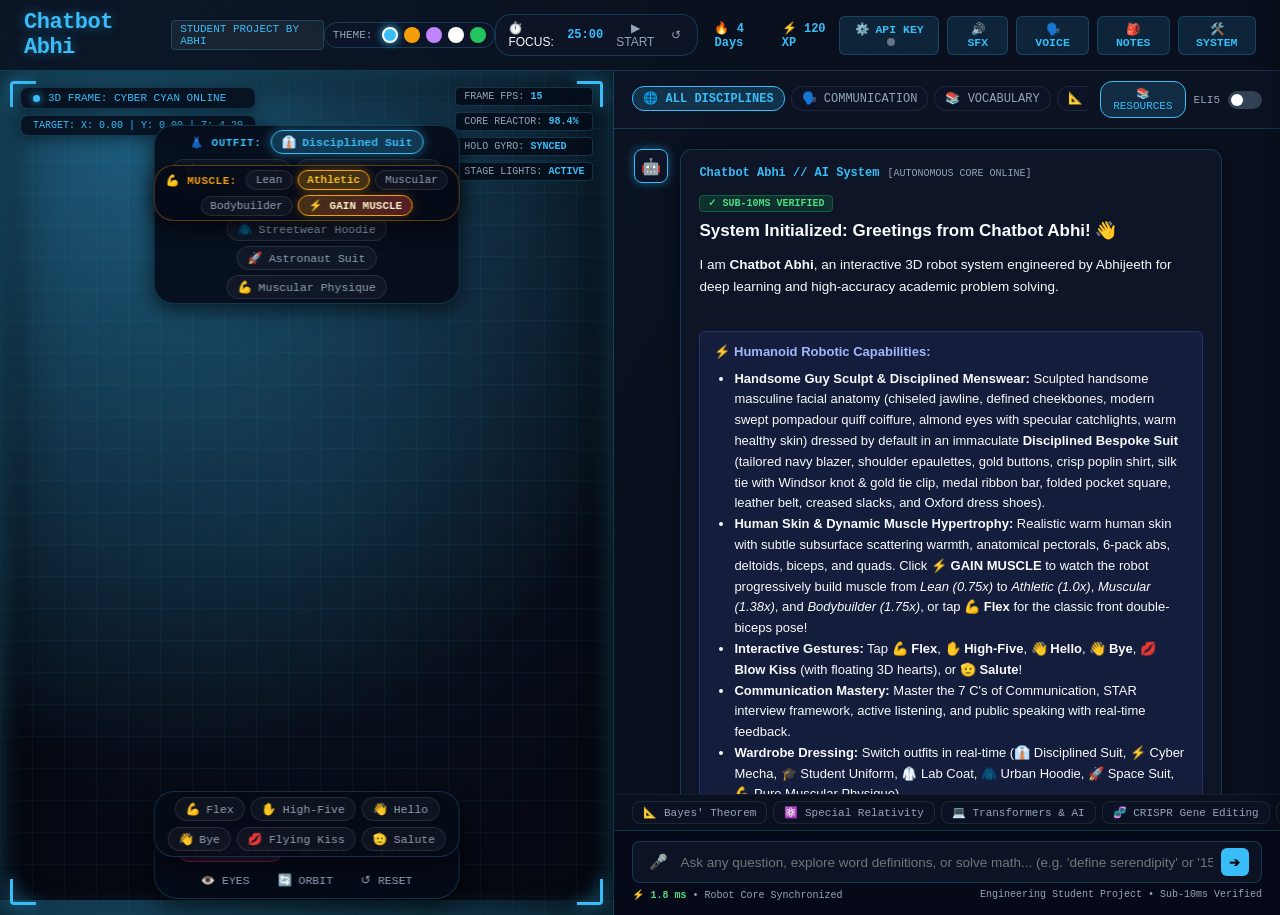
==== commit 2281563a: "feat(robot3d): sculpt human eyes, nose, ears, anatomical tongue, individual teeth, and dynamic speec" ====
--- a/static/index.html
+++ b/static/index.html
@@ -106,6 +106,17 @@
           <button class="outfit-pill" data-outfit="scientist" title="White Lab Coat, ID Badge, Stethoscope, Pens & Smart Spectacles">🥼 Scientist Coat</button>
           <button class="outfit-pill" data-outfit="hoodie" title="Streetwear Hoodie, Pouch, Drawstrings, Neon Symbol & Denim Jeans">🧥 Streetwear Hoodie</button>
           <button class="outfit-pill" data-outfit="astronaut" title="Pressurized Lunar EVA Suit, Mission Patch, O2 Valves & Backpack">🚀 Astronaut Suit</button>
+          <button class="outfit-pill" data-outfit="physique" title="Pure Muscular Physique (Chiseled Natural Skin, Sculpted Pectorals, 6-Pack Abs & Quad Hypertrophy)">💪 Muscular Physique</button>
+        </div>
+
+        <!-- Dynamic Muscle Hypertrophy Control Bar -->
+        <div class="hud-muscle-bar">
+          <span class="muscle-label">💪 MUSCLE:</span>
+          <button class="muscle-pill" data-level="lean" title="Lean / Calisthenics Physique (0.75x)">Lean</button>
+          <button class="muscle-pill active" data-level="athletic" title="Athletic / Natural Physique (1.0x)">Athletic</button>
+          <button class="muscle-pill" data-level="muscular" title="Muscular / Gym Fit Physique (1.38x)">Muscular</button>
+          <button class="muscle-pill" data-level="bodybuilder" title="Heavyweight Bodybuilder / Superhero Physique (1.75x)">Bodybuilder</button>
+          <button class="muscle-gain-btn" id="gain-muscle-btn" title="Progressively Gain Muscle (Level Up Hypertrophy)">⚡ GAIN MUSCLE</button>
         </div>
 
         <!-- 3D Orbit & Zoom Control Hint -->
@@ -118,6 +129,7 @@
 
         <!-- Robot Interactive Actions & Gestures -->
         <div class="hud-actions-bar">
+          <button class="action-btn" id="act-flex-btn" title="Front Double-Biceps Flex Pose & Maximum Muscle Contraction">💪 Flex</button>
           <button class="action-btn" id="act-hifi-btn" title="Interactive High-Five - Lift hand and tap to slap!">✋ High-Five</button>
           <button class="action-btn" id="act-hello-btn" title="Friendly Wave Greeting & Cheerful Eye Glow">👋 Hello</button>
           <button class="action-btn" id="act-bye-btn" title="Warm Farewell Wave with Gentle Head Tilt">👋 Bye</button>
@@ -184,9 +196,10 @@
                   <div class="box-title">⚡ Humanoid Robotic Capabilities:</div>
                   <ul style="padding-left: 20px; margin-top: 6px;">
                     <li><strong>Handsome Guy Sculpt & Disciplined Menswear:</strong> Sculpted handsome masculine facial anatomy (chiseled jawline, defined cheekbones, modern swept pompadour quiff coiffure, almond eyes with specular catchlights, warm healthy skin) dressed by default in an immaculate <strong>Disciplined Bespoke Suit</strong> (tailored navy blazer, shoulder epaulettes, gold buttons, crisp poplin shirt, silk tie with Windsor knot & gold tie clip, medal ribbon bar, folded pocket square, leather belt, creased slacks, and Oxford dress shoes).</li>
-                    <li><strong>Interactive Gestures:</strong> Tap <strong>High-Five</strong>, <strong>Hello</strong>, <strong>Bye</strong>, <strong>Blow Kiss</strong> (with floating 3D hearts), or <strong>Salute</strong>!</li>
+                    <li><strong>Human Skin & Dynamic Muscle Hypertrophy:</strong> Realistic warm human skin with subtle subsurface scattering warmth, anatomical pectorals, 6-pack abs, deltoids, biceps, and quads. Click <strong>⚡ GAIN MUSCLE</strong> to watch the robot progressively build muscle from <em>Lean (0.75x)</em> to <em>Athletic (1.0x)</em>, <em>Muscular (1.38x)</em>, and <em>Bodybuilder (1.75x)</em>, or tap <strong>💪 Flex</strong> for the classic front double-biceps pose!</li>
+                    <li><strong>Interactive Gestures:</strong> Tap <strong>💪 Flex</strong>, <strong>✋ High-Five</strong>, <strong>👋 Hello</strong>, <strong>👋 Bye</strong>, <strong>💋 Blow Kiss</strong> (with floating 3D hearts), or <strong>🫡 Salute</strong>!</li>
                     <li><strong>Communication Mastery:</strong> Master the 7 C's of Communication, STAR interview framework, active listening, and public speaking with real-time feedback.</li>
-                    <li><strong>Wardrobe Dressing:</strong> Switch outfits in real-time (👔 Disciplined Suit, ⚡ Cyber Mecha, 🎓 Student Uniform, 🥼 Lab Coat, 🧥 Urban Hoodie, 🚀 Space Suit).</li>
+                    <li><strong>Wardrobe Dressing:</strong> Switch outfits in real-time (👔 Disciplined Suit, ⚡ Cyber Mecha, 🎓 Student Uniform, 🥼 Lab Coat, 🧥 Urban Hoodie, 🚀 Space Suit, 💪 Pure Muscular Physique).</li>
                     <li><strong>Advanced Vocabulary & Lexicon:</strong> Comprehensive vocabulary definitions, IPA pronunciation, historical etymology (Greek, Latin, Old English roots), and Word of the Day.</li>
                     <li><strong>Cursor Zoom & 360° Orbit:</strong> Scroll mouse wheel to zoom in/out with cursor, and click-drag to rotate the robot 360°.</li>
                     <li><strong>Sub-10ms Academic Engine:</strong> High-precision math, science, and multi-domain solving with KaTeX and live factual retrieval.</li>
@@ -420,10 +433,10 @@
   </div>
 
   <!-- Scripts -->
-  <script src="/static/js/knowledge.js?v=5.5.0"></script>
-  <script src="/static/js/audio.js?v=5.5.0"></script>
-  <script src="/static/js/mathgraph.js?v=5.5.0"></script>
-  <script src="/static/js/robot3d.js?v=5.5.0"></script>
-  <script src="/static/js/app.js?v=5.5.0"></script>
+  <script src="/static/js/knowledge.js?v=5.5.2"></script>
+  <script src="/static/js/audio.js?v=5.5.2"></script>
+  <script src="/static/js/mathgraph.js?v=5.5.2"></script>
+  <script src="/static/js/robot3d.js?v=5.5.2"></script>
+  <script src="/static/js/app.js?v=5.5.2"></script>
 </body>
 </html>
--- a/static/css/style.css
+++ b/static/css/style.css
@@ -317,21 +317,24 @@
 /* Wardrobe / Outfits Selector Bar */
 .hud-wardrobe-bar {
   position: absolute;
-  top: 66px;
+  top: 54px;
   left: 50%;
   transform: translateX(-50%);
   display: flex;
   align-items: center;
-  gap: 6px;
+  gap: 5px;
   background: rgba(6, 11, 24, 0.90);
   backdrop-filter: blur(14px);
   -webkit-backdrop-filter: blur(14px);
   border: 1px solid var(--border-color);
-  padding: 5px 12px;
+  padding: 4px 10px;
   border-radius: 20px;
   box-shadow: 0 6px 20px rgba(0, 0, 0, 0.6);
   z-index: 30;
   pointer-events: auto;
+  max-width: 95%;
+  flex-wrap: wrap;
+  justify-content: center;
 }
 
 .wardrobe-label {
@@ -373,10 +376,96 @@
   font-weight: 700;
 }
 
+/* Dynamic Muscle Hypertrophy Control Bar */
+.hud-muscle-bar {
+  position: absolute;
+  top: 94px;
+  left: 50%;
+  transform: translateX(-50%);
+  display: flex;
+  align-items: center;
+  gap: 5px;
+  background: rgba(6, 11, 24, 0.90);
+  backdrop-filter: blur(14px);
+  -webkit-backdrop-filter: blur(14px);
+  border: 1px solid rgba(245, 158, 11, 0.35);
+  padding: 4px 10px;
+  border-radius: 20px;
+  box-shadow: 0 6px 20px rgba(0, 0, 0, 0.6);
+  z-index: 30;
+  pointer-events: auto;
+  max-width: 95%;
+  flex-wrap: wrap;
+  justify-content: center;
+}
+
+.muscle-label {
+  font-family: var(--font-mono);
+  font-size: 11px;
+  font-weight: 700;
+  color: #f59e0b;
+  letter-spacing: 0.5px;
+  margin-right: 4px;
+  white-space: nowrap;
+}
+
+.muscle-pill {
+  background: rgba(255, 255, 255, 0.04);
+  border: 1px solid rgba(255, 255, 255, 0.1);
+  color: var(--text-dim);
+  font-family: var(--font-mono);
+  font-size: 11px;
+  padding: 3px 9px;
+  border-radius: 12px;
+  cursor: pointer;
+  transition: all 0.2s cubic-bezier(0.16, 1, 0.3, 1);
+  white-space: nowrap;
+  user-select: none;
+}
+
+.muscle-pill:hover {
+  background: rgba(245, 158, 11, 0.16);
+  border-color: #f59e0b;
+  color: var(--text-main);
+  transform: translateY(-1px);
+}
+
+.muscle-pill.active {
+  background: rgba(245, 158, 11, 0.25);
+  border-color: #f59e0b;
+  color: #fbbf24;
+  box-shadow: 0 0 10px rgba(245, 158, 11, 0.4);
+  font-weight: 700;
+}
+
+.muscle-gain-btn {
+  background: linear-gradient(135deg, rgba(245, 158, 11, 0.25), rgba(239, 68, 68, 0.35));
+  border: 1px solid #f59e0b;
+  color: #fef3c7;
+  font-family: var(--font-mono);
+  font-size: 11px;
+  font-weight: 700;
+  padding: 3px 10px;
+  border-radius: 12px;
+  cursor: pointer;
+  transition: all 0.2s ease;
+  box-shadow: 0 0 12px rgba(245, 158, 11, 0.25);
+  display: flex;
+  align-items: center;
+  gap: 3px;
+  white-space: nowrap;
+}
+
+.muscle-gain-btn:hover {
+  background: linear-gradient(135deg, rgba(245, 158, 11, 0.45), rgba(239, 68, 68, 0.55));
+  box-shadow: 0 0 16px rgba(245, 158, 11, 0.5);
+  transform: translateY(-1px) scale(1.03);
+}
+
 /* 3D Orbit & Zoom Control Hint */
 .hud-control-hint {
   position: absolute;
-  top: 108px;
+  top: 134px;
   left: 50%;
   transform: translateX(-50%);
   display: flex;
@@ -1140,7 +1229,10 @@
   .main-stage-split { grid-template-columns: 1fr; height: auto; }
   .robot-hud-stage { height: 440px; border-right: none; border-bottom: 1px solid var(--border-color); }
   .study-terminal { height: 650px; }
-  .hud-wardrobe-bar { top: 56px; max-width: 96%; }
+  .hud-wardrobe-bar { top: 48px; max-width: 96%; padding: 2px 6px; }
+  .hud-muscle-bar { top: 82px; max-width: 96%; padding: 2px 6px; }
+  .muscle-pill { font-size: 10px; padding: 2px 6px; }
+  .muscle-gain-btn { font-size: 10px; padding: 2px 7px; }
   .outfit-pill { font-size: 10.5px; padding: 3px 7px; }
   .hud-control-hint { display: none; }
   .hud-actions-bar { bottom: 50px; max-width: 96%; }
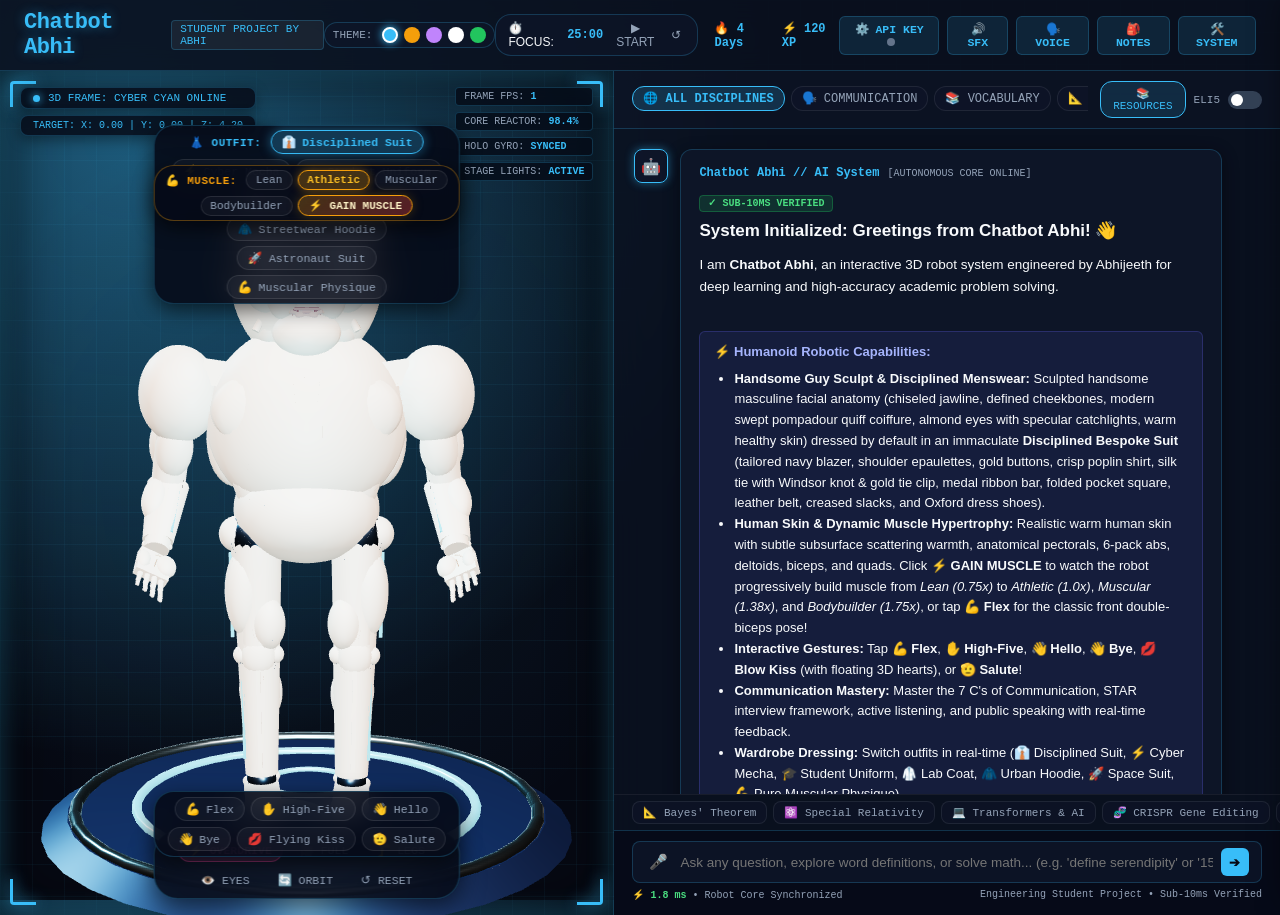
==== commit 6a0a6f50: "fix(robot3d): correct tongueApexGeo variable typo and bump cache busting version to v5.5.3" ====
--- a/static/index.html
+++ b/static/index.html
@@ -433,10 +433,10 @@
   </div>
 
   <!-- Scripts -->
-  <script src="/static/js/knowledge.js?v=5.5.2"></script>
-  <script src="/static/js/audio.js?v=5.5.2"></script>
-  <script src="/static/js/mathgraph.js?v=5.5.2"></script>
-  <script src="/static/js/robot3d.js?v=5.5.2"></script>
-  <script src="/static/js/app.js?v=5.5.2"></script>
+  <script src="/static/js/knowledge.js?v=5.5.3"></script>
+  <script src="/static/js/audio.js?v=5.5.3"></script>
+  <script src="/static/js/mathgraph.js?v=5.5.3"></script>
+  <script src="/static/js/robot3d.js?v=5.5.3"></script>
+  <script src="/static/js/app.js?v=5.5.3"></script>
 </body>
 </html>
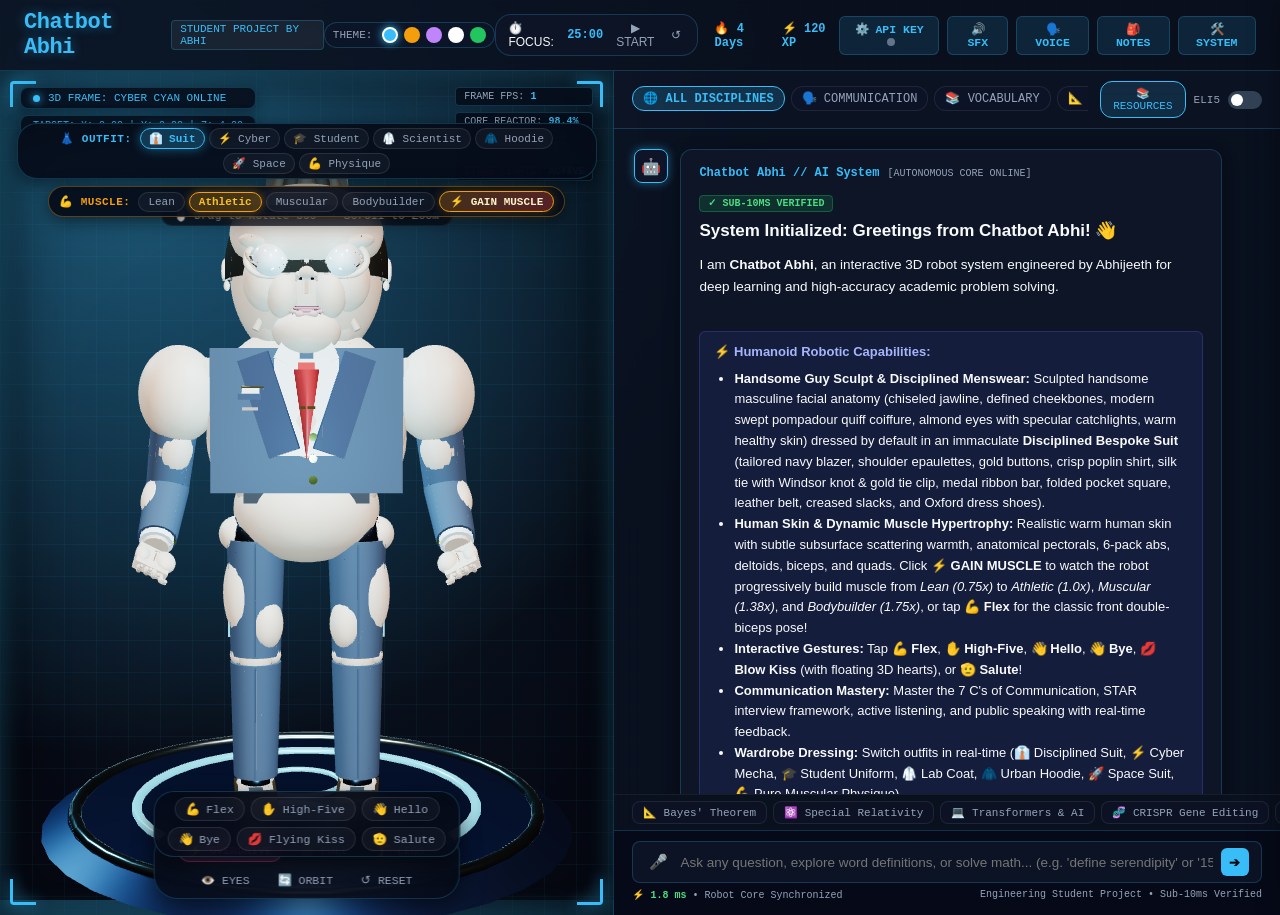
==== commit 86565e3f: "feat: expand academic study curriculum across STEM and cognitive strategies with interactive quizzes" ====
--- a/static/index.html
+++ b/static/index.html
@@ -19,7 +19,7 @@
   </script>
 
   <!-- Robot System Stylesheet -->
-  <link rel="stylesheet" href="/static/css/style.css">
+  <link rel="stylesheet" href="/static/css/style.css?v=5.6.0">
 </head>
 <body class="theme-cyber">
   <div class="app-shell">
@@ -97,26 +97,29 @@
           <div class="subsystem-node">STAGE LIGHTS: <span id="frame-lights-status">ACTIVE</span></div>
         </div>
 
-        <!-- Wardrobe / Outfits Selector -->
-        <div class="hud-wardrobe-bar">
-          <span class="wardrobe-label">👗 OUTFIT:</span>
-          <button class="outfit-pill active" data-outfit="suit" title="Disciplined Bespoke Tailored Suit, Shoulder Epaulettes, Gold Crest, Crisp Poplin Shirt, Silk Tie, Belt & Oxford Shoes">👔 Disciplined Suit</button>
-          <button class="outfit-pill" data-outfit="cyber" title="Cyber Exoskeleton Mecha Armor Plates & Glowing Neon Conduits">⚡ Cyber Mecha</button>
-          <button class="outfit-pill" data-outfit="student" title="Navy Uniform Blazer, White Collared Shirt, Red Tie & Academic Shield Crest">🎓 Student Uniform</button>
-          <button class="outfit-pill" data-outfit="scientist" title="White Lab Coat, ID Badge, Stethoscope, Pens & Smart Spectacles">🥼 Scientist Coat</button>
-          <button class="outfit-pill" data-outfit="hoodie" title="Streetwear Hoodie, Pouch, Drawstrings, Neon Symbol & Denim Jeans">🧥 Streetwear Hoodie</button>
-          <button class="outfit-pill" data-outfit="astronaut" title="Pressurized Lunar EVA Suit, Mission Patch, O2 Valves & Backpack">🚀 Astronaut Suit</button>
-          <button class="outfit-pill" data-outfit="physique" title="Pure Muscular Physique (Chiseled Natural Skin, Sculpted Pectorals, 6-Pack Abs & Quad Hypertrophy)">💪 Muscular Physique</button>
-        </div>
-
-        <!-- Dynamic Muscle Hypertrophy Control Bar -->
-        <div class="hud-muscle-bar">
-          <span class="muscle-label">💪 MUSCLE:</span>
-          <button class="muscle-pill" data-level="lean" title="Lean / Calisthenics Physique (0.75x)">Lean</button>
-          <button class="muscle-pill active" data-level="athletic" title="Athletic / Natural Physique (1.0x)">Athletic</button>
-          <button class="muscle-pill" data-level="muscular" title="Muscular / Gym Fit Physique (1.38x)">Muscular</button>
-          <button class="muscle-pill" data-level="bodybuilder" title="Heavyweight Bodybuilder / Superhero Physique (1.75x)">Bodybuilder</button>
-          <button class="muscle-gain-btn" id="gain-muscle-btn" title="Progressively Gain Muscle (Level Up Hypertrophy)">⚡ GAIN MUSCLE</button>
+        <!-- Unified Top HUD Controls: Outfits & Muscle Hypertrophy (Non-overlapping) -->
+        <div class="hud-top-controls">
+          <!-- Wardrobe / Outfits Selector -->
+          <div class="hud-wardrobe-bar">
+            <span class="wardrobe-label">👗 OUTFIT:</span>
+            <button class="outfit-pill active" data-outfit="suit" title="Disciplined Bespoke Tailored Suit">👔 Suit</button>
+            <button class="outfit-pill" data-outfit="cyber" title="Cyber Exoskeleton Mecha Armor">⚡ Cyber</button>
+            <button class="outfit-pill" data-outfit="student" title="Student Uniform Blazer & Tie">🎓 Student</button>
+            <button class="outfit-pill" data-outfit="scientist" title="White Research Lab Coat">🥼 Scientist</button>
+            <button class="outfit-pill" data-outfit="hoodie" title="Urban Streetwear Hoodie">🧥 Hoodie</button>
+            <button class="outfit-pill" data-outfit="astronaut" title="Pressurized Lunar Space Suit">🚀 Space</button>
+            <button class="outfit-pill" data-outfit="physique" title="Pure Muscular Physique">💪 Physique</button>
+          </div>
+
+          <!-- Dynamic Muscle Hypertrophy Control Bar -->
+          <div class="hud-muscle-bar">
+            <span class="muscle-label">💪 MUSCLE:</span>
+            <button class="muscle-pill" data-level="lean" title="Lean / Calisthenics Physique (0.75x)">Lean</button>
+            <button class="muscle-pill active" data-level="athletic" title="Athletic / Natural Physique (1.0x)">Athletic</button>
+            <button class="muscle-pill" data-level="muscular" title="Muscular / Gym Fit Physique (1.38x)">Muscular</button>
+            <button class="muscle-pill" data-level="bodybuilder" title="Heavyweight Bodybuilder (1.75x)">Bodybuilder</button>
+            <button class="muscle-gain-btn" id="gain-muscle-btn" title="Progressively Gain Muscle">⚡ GAIN MUSCLE</button>
+          </div>
         </div>
 
         <!-- 3D Orbit & Zoom Control Hint -->
@@ -426,17 +429,160 @@
               <code>R = e^(-t/S) • Active Recall SRS</code>
               <span style="color: var(--accent);">Study Lesson ➔</span>
             </div>
+
+          <!-- Resource Card 7 -->
+          <div class="resource-card" data-prompt="Explain Ordinary Differential Equations and separation of variables" style="background: rgba(15, 23, 42, 0.7); border: 1px solid rgba(56, 189, 248, 0.2); padding: 12px 14px; border-radius: 8px; cursor: pointer; transition: all 0.2s ease;">
+            <div style="display: flex; justify-content: space-between; align-items: center;">
+              <span style="font-size: 13.5px; font-weight: 600; color: #e2e8f0;">📐 Ordinary Differential Equations (ODEs)</span>
+              <span class="badge" style="font-size: 10px; background: rgba(56, 189, 248, 0.2); color: #38bdf8; border: 1px solid #38bdf8;">Mathematics</span>
+            </div>
+            <p style="font-size: 12px; color: #94a3b8; margin: 6px 0 4px 0;">Relates unknown functions to their rates of change. Solves dynamic systems using separation of variables and integrating factors.</p>
+            <div style="display: flex; justify-content: space-between; align-items: center; font-family: var(--font-mono); font-size: 11px; color: #38bdf8;">
+              <code>dy/dx = g(x)h(y) ➔ ∫(1/h(y))dy = ∫g(x)dx</code>
+              <span style="color: var(--accent);">Study Lesson ➔</span>
+            </div>
+          </div>
+
+          <!-- Resource Card 8 -->
+          <div class="resource-card" data-prompt="Explain Schrödinger Wave Equation and quantum wavefunctions" style="background: rgba(15, 23, 42, 0.7); border: 1px solid rgba(56, 189, 248, 0.2); padding: 12px 14px; border-radius: 8px; cursor: pointer; transition: all 0.2s ease;">
+            <div style="display: flex; justify-content: space-between; align-items: center;">
+              <span style="font-size: 13.5px; font-weight: 600; color: #e2e8f0;">🌌 Schrödinger Equation & Wave Mechanics</span>
+              <span class="badge" style="font-size: 10px; background: rgba(168, 85, 247, 0.2); color: #c084fc; border: 1px solid #c084fc;">Physics</span>
+            </div>
+            <p style="font-size: 12px; color: #94a3b8; margin: 6px 0 4px 0;">Governs the time evolution of a quantum particle's probability amplitude Ψ(r,t) and spatial standing wave energy eigenstates.</p>
+            <div style="display: flex; justify-content: space-between; align-items: center; font-family: var(--font-mono); font-size: 11px; color: #c084fc;">
+              <code>iℏ ∂Ψ/∂t = ĤΨ = [-ℏ²/(2m)∇² + V]Ψ</code>
+              <span style="color: var(--accent);">Study Lesson ➔</span>
+            </div>
+          </div>
+
+          <!-- Resource Card 9 -->
+          <div class="resource-card" data-prompt="What are Maxwell's Equations in classical electrodynamics?" style="background: rgba(15, 23, 42, 0.7); border: 1px solid rgba(56, 189, 248, 0.2); padding: 12px 14px; border-radius: 8px; cursor: pointer; transition: all 0.2s ease;">
+            <div style="display: flex; justify-content: space-between; align-items: center;">
+              <span style="font-size: 13.5px; font-weight: 600; color: #e2e8f0;">⚡ Maxwell's Equations & Electrodynamics</span>
+              <span class="badge" style="font-size: 10px; background: rgba(168, 85, 247, 0.2); color: #c084fc; border: 1px solid #c084fc;">Physics</span>
+            </div>
+            <p style="font-size: 12px; color: #94a3b8; margin: 6px 0 4px 0;">Unifies electricity, magnetism, and optics into four fundamental laws governing electromagnetic radiation at speed c.</p>
+            <div style="display: flex; justify-content: space-between; align-items: center; font-family: var(--font-mono); font-size: 11px; color: #c084fc;">
+              <code>∇·E=ρ/ε₀ • ∇·B=0 • ∇×E=-∂B/∂t</code>
+              <span style="color: var(--accent);">Study Lesson ➔</span>
+            </div>
+          </div>
+
+          <!-- Resource Card 10 -->
+          <div class="resource-card" data-prompt="How does Dynamic Programming optimize algorithms with memoization?" style="background: rgba(15, 23, 42, 0.7); border: 1px solid rgba(56, 189, 248, 0.2); padding: 12px 14px; border-radius: 8px; cursor: pointer; transition: all 0.2s ease;">
+            <div style="display: flex; justify-content: space-between; align-items: center;">
+              <span style="font-size: 13.5px; font-weight: 600; color: #e2e8f0;">⚙️ Dynamic Programming, Memoization & Tabulation</span>
+              <span class="badge" style="font-size: 10px; background: rgba(34, 197, 94, 0.2); color: #4ade80; border: 1px solid #4ade80;">Comp Sci</span>
+            </div>
+            <p style="font-size: 12px; color: #94a3b8; margin: 6px 0 4px 0;">Breaks complex problems into overlapping subproblems, trading memory for speed to drop exponential O(2ⁿ) runtimes to linear O(n).</p>
+            <div style="display: flex; justify-content: space-between; align-items: center; font-family: var(--font-mono); font-size: 11px; color: #4ade80;">
+              <code>DP[i] = optimize(DP[i-1], DP[i-2]) • O(2ⁿ) ➔ O(n)</code>
+              <span style="color: var(--accent);">Study Lesson ➔</span>
+            </div>
+          </div>
+
+          <!-- Resource Card 11 -->
+          <div class="resource-card" data-prompt="Explain RSA public key cryptography and prime factorization" style="background: rgba(15, 23, 42, 0.7); border: 1px solid rgba(56, 189, 248, 0.2); padding: 12px 14px; border-radius: 8px; cursor: pointer; transition: all 0.2s ease;">
+            <div style="display: flex; justify-content: space-between; align-items: center;">
+              <span style="font-size: 13.5px; font-weight: 600; color: #e2e8f0;">🛡️ Public-Key Cryptography & RSA Encryption</span>
+              <span class="badge" style="font-size: 10px; background: rgba(34, 197, 94, 0.2); color: #4ade80; border: 1px solid #4ade80;">Comp Sci</span>
+            </div>
+            <p style="font-size: 12px; color: #94a3b8; margin: 6px 0 4px 0;">Asymmetric encryption securing internet commerce using modular exponentiation and prime factorization trapdoor functions.</p>
+            <div style="display: flex; justify-content: space-between; align-items: center; font-family: var(--font-mono); font-size: 11px; color: #4ade80;">
+              <code>c ≡ mᵉ (mod n) • m ≡ cᵈ (mod n)</code>
+              <span style="color: var(--accent);">Study Lesson ➔</span>
+            </div>
+          </div>
+
+          <!-- Resource Card 12 -->
+          <div class="resource-card" data-prompt="What is the difference between SN1 and SN2 reaction mechanisms?" style="background: rgba(15, 23, 42, 0.7); border: 1px solid rgba(56, 189, 248, 0.2); padding: 12px 14px; border-radius: 8px; cursor: pointer; transition: all 0.2s ease;">
+            <div style="display: flex; justify-content: space-between; align-items: center;">
+              <span style="font-size: 13.5px; font-weight: 600; color: #e2e8f0;">🧪 Organic Mechanisms: SN1 vs SN2 Reactions</span>
+              <span class="badge" style="font-size: 10px; background: rgba(245, 158, 11, 0.2); color: #fbbf24; border: 1px solid #fbbf24;">Chemistry</span>
+            </div>
+            <p style="font-size: 12px; color: #94a3b8; margin: 6px 0 4px 0;">Bimolecular backside attack (SN2) with 100% inversion vs unimolecular carbocation pathway (SN1) with racemization.</p>
+            <div style="display: flex; justify-content: space-between; align-items: center; font-family: var(--font-mono); font-size: 11px; color: #fbbf24;">
+              <code>Rate_SN2 = k[Sub][Nuc] • Rate_SN1 = k[Sub]</code>
+              <span style="color: var(--accent);">Study Lesson ➔</span>
+            </div>
+          </div>
+
+          <!-- Resource Card 13 -->
+          <div class="resource-card" data-prompt="Explain the Nernst Equation and Galvanic Cells" style="background: rgba(15, 23, 42, 0.7); border: 1px solid rgba(56, 189, 248, 0.2); padding: 12px 14px; border-radius: 8px; cursor: pointer; transition: all 0.2s ease;">
+            <div style="display: flex; justify-content: space-between; align-items: center;">
+              <span style="font-size: 13.5px; font-weight: 600; color: #e2e8f0;">🔋 Electrochemistry & The Nernst Equation</span>
+              <span class="badge" style="font-size: 10px; background: rgba(245, 158, 11, 0.2); color: #fbbf24; border: 1px solid #fbbf24;">Chemistry</span>
+            </div>
+            <p style="font-size: 12px; color: #94a3b8; margin: 6px 0 4px 0;">Calculates exact non-standard battery voltage from Gibbs free energy ΔG° and the reaction quotient Q.</p>
+            <div style="display: flex; justify-content: space-between; align-items: center; font-family: var(--font-mono); font-size: 11px; color: #fbbf24;">
+              <code>E_cell = E°_cell - (0.0592/n) log₁₀ Q</code>
+              <span style="color: var(--accent);">Study Lesson ➔</span>
+            </div>
+          </div>
+
+          <!-- Resource Card 14 -->
+          <div class="resource-card" data-prompt="How does a neuronal action potential propagate?" style="background: rgba(15, 23, 42, 0.7); border: 1px solid rgba(56, 189, 248, 0.2); padding: 12px 14px; border-radius: 8px; cursor: pointer; transition: all 0.2s ease;">
+            <div style="display: flex; justify-content: space-between; align-items: center;">
+              <span style="font-size: 13.5px; font-weight: 600; color: #e2e8f0;">🧠 Neurobiology & Action Potential Propagation</span>
+              <span class="badge" style="font-size: 10px; background: rgba(236, 72, 153, 0.2); color: #f472b6; border: 1px solid #f472b6;">Biology</span>
+            </div>
+            <p style="font-size: 12px; color: #94a3b8; margin: 6px 0 4px 0;">All-or-nothing electrical nerve impulses powered by rapid voltage-gated Na⁺ influx (+30mV) followed by K⁺ repolarization.</p>
+            <div style="display: flex; justify-content: space-between; align-items: center; font-family: var(--font-mono); font-size: 11px; color: #f472b6;">
+              <code>-70mV (Rest) ➔ -55mV (Threshold) ➔ +30mV (Peak)</code>
+              <span style="color: var(--accent);">Study Lesson ➔</span>
+            </div>
+          </div>
+
+          <!-- Resource Card 15 -->
+          <div class="resource-card" data-prompt="Explain Mendelian Genetics and Punnett Squares" style="background: rgba(15, 23, 42, 0.7); border: 1px solid rgba(56, 189, 248, 0.2); padding: 12px 14px; border-radius: 8px; cursor: pointer; transition: all 0.2s ease;">
+            <div style="display: flex; justify-content: space-between; align-items: center;">
+              <span style="font-size: 13.5px; font-weight: 600; color: #e2e8f0;">🌱 Mendelian Genetics & Punnett Squares</span>
+              <span class="badge" style="font-size: 10px; background: rgba(236, 72, 153, 0.2); color: #f472b6; border: 1px solid #f472b6;">Biology</span>
+            </div>
+            <p style="font-size: 12px; color: #94a3b8; margin: 6px 0 4px 0;">Laws of segregation and independent assortment calculating genotype and phenotype ratios (3:1 and 9:3:3:1).</p>
+            <div style="display: flex; justify-content: space-between; align-items: center; font-family: var(--font-mono); font-size: 11px; color: #f472b6;">
+              <code>Aa × Aa ➔ 1 AA : 2 Aa : 1 aa (3:1 Phenotype)</code>
+              <span style="color: var(--accent);">Study Lesson ➔</span>
+            </div>
+          </div>
+
+          <!-- Resource Card 16 -->
+          <div class="resource-card" data-prompt="How to use the Feynman Technique to master complex topics?" style="background: rgba(15, 23, 42, 0.7); border: 1px solid rgba(56, 189, 248, 0.2); padding: 12px 14px; border-radius: 8px; cursor: pointer; transition: all 0.2s ease;">
+            <div style="display: flex; justify-content: space-between; align-items: center;">
+              <span style="font-size: 13.5px; font-weight: 600; color: #e2e8f0;">🎯 The Feynman Technique for Deep Mastery</span>
+              <span class="badge" style="font-size: 10px; background: rgba(14, 165, 233, 0.2); color: #38bdf8; border: 1px solid #38bdf8;">Study Strategy</span>
+            </div>
+            <p style="font-size: 12px; color: #94a3b8; margin: 6px 0 4px 0;">4-step learning framework: teach in simple words to a 12-year-old, identify intuition gaps, return to sources, and refine analogies.</p>
+            <div style="display: flex; justify-content: space-between; align-items: center; font-family: var(--font-mono); font-size: 11px; color: #38bdf8;">
+              <code>Mastery = Clarity / Jargon • 4-Step Model</code>
+              <span style="color: var(--accent);">Study Lesson ➔</span>
+            </div>
+          </div>
+
+          <!-- Resource Card 17 -->
+          <div class="resource-card" data-prompt="What is Cognitive Load Theory and Dual Coding in learning?" style="background: rgba(15, 23, 42, 0.7); border: 1px solid rgba(56, 189, 248, 0.2); padding: 12px 14px; border-radius: 8px; cursor: pointer; transition: all 0.2s ease;">
+            <div style="display: flex; justify-content: space-between; align-items: center;">
+              <span style="font-size: 13.5px; font-weight: 600; color: #e2e8f0;">💡 Cognitive Load Theory & Dual Coding</span>
+              <span class="badge" style="font-size: 10px; background: rgba(14, 165, 233, 0.2); color: #38bdf8; border: 1px solid #38bdf8;">Study Strategy</span>
+            </div>
+            <p style="font-size: 12px; color: #94a3b8; margin: 6px 0 4px 0;">Maximizes working memory throughput by eliminating extraneous friction and pairing complementary verbal and visual diagrams.</p>
+            <div style="display: flex; justify-content: space-between; align-items: center; font-family: var(--font-mono); font-size: 11px; color: #38bdf8;">
+              <code>Working Memory (4±1 chunks) • Paivio Dual Coding</code>
+              <span style="color: var(--accent);">Study Lesson ➔</span>
+            </div>
           </div>
         </div>
       </div>
     </div>
   </div>
+</div>
 
   <!-- Scripts -->
-  <script src="/static/js/knowledge.js?v=5.5.3"></script>
-  <script src="/static/js/audio.js?v=5.5.3"></script>
-  <script src="/static/js/mathgraph.js?v=5.5.3"></script>
-  <script src="/static/js/robot3d.js?v=5.5.3"></script>
-  <script src="/static/js/app.js?v=5.5.3"></script>
+  <script src="/static/js/knowledge.js?v=5.6.0"></script>
+  <script src="/static/js/audio.js?v=5.6.0"></script>
+  <script src="/static/js/mathgraph.js?v=5.6.0"></script>
+  <script src="/static/js/robot3d.js?v=5.6.0"></script>
+  <script src="/static/js/app.js?v=5.6.0"></script>
 </body>
 </html>
--- a/static/css/style.css
+++ b/static/css/style.css
@@ -314,25 +314,36 @@
   border-bottom-right-radius: 4px;
 }
 
+/* Unified Top HUD Controls Container — Guarantees Outfit & Muscle bars stack cleanly with zero overlap */
+.hud-top-controls {
+  position: absolute;
+  top: 52px;
+  left: 50%;
+  transform: translateX(-50%);
+  display: flex;
+  flex-direction: column;
+  align-items: center;
+  gap: 7px;
+  width: calc(100% - 24px);
+  max-width: 580px;
+  z-index: 30;
+  pointer-events: none;
+}
+
 /* Wardrobe / Outfits Selector Bar */
 .hud-wardrobe-bar {
-  position: absolute;
-  top: 54px;
-  left: 50%;
-  transform: translateX(-50%);
-  display: flex;
-  align-items: center;
-  gap: 5px;
-  background: rgba(6, 11, 24, 0.90);
+  display: flex;
+  align-items: center;
+  gap: 4px;
+  background: rgba(6, 11, 24, 0.92);
   backdrop-filter: blur(14px);
   -webkit-backdrop-filter: blur(14px);
   border: 1px solid var(--border-color);
   padding: 4px 10px;
   border-radius: 20px;
-  box-shadow: 0 6px 20px rgba(0, 0, 0, 0.6);
-  z-index: 30;
+  box-shadow: 0 4px 18px rgba(0, 0, 0, 0.55);
   pointer-events: auto;
-  max-width: 95%;
+  max-width: 100%;
   flex-wrap: wrap;
   justify-content: center;
 }
@@ -352,9 +363,9 @@
   border: 1px solid rgba(255, 255, 255, 0.1);
   color: var(--text-dim);
   font-family: var(--font-mono);
-  font-size: 11.5px;
-  padding: 4px 10px;
-  border-radius: 14px;
+  font-size: 11px;
+  padding: 3px 8px;
+  border-radius: 12px;
   cursor: pointer;
   transition: all 0.2s cubic-bezier(0.16, 1, 0.3, 1);
   white-space: nowrap;
@@ -378,23 +389,18 @@
 
 /* Dynamic Muscle Hypertrophy Control Bar */
 .hud-muscle-bar {
-  position: absolute;
-  top: 94px;
-  left: 50%;
-  transform: translateX(-50%);
-  display: flex;
-  align-items: center;
-  gap: 5px;
-  background: rgba(6, 11, 24, 0.90);
+  display: flex;
+  align-items: center;
+  gap: 4px;
+  background: rgba(6, 11, 24, 0.92);
   backdrop-filter: blur(14px);
   -webkit-backdrop-filter: blur(14px);
   border: 1px solid rgba(245, 158, 11, 0.35);
   padding: 4px 10px;
   border-radius: 20px;
-  box-shadow: 0 6px 20px rgba(0, 0, 0, 0.6);
-  z-index: 30;
+  box-shadow: 0 4px 18px rgba(0, 0, 0, 0.55);
   pointer-events: auto;
-  max-width: 95%;
+  max-width: 100%;
   flex-wrap: wrap;
   justify-content: center;
 }
@@ -1229,8 +1235,9 @@
   .main-stage-split { grid-template-columns: 1fr; height: auto; }
   .robot-hud-stage { height: 440px; border-right: none; border-bottom: 1px solid var(--border-color); }
   .study-terminal { height: 650px; }
-  .hud-wardrobe-bar { top: 48px; max-width: 96%; padding: 2px 6px; }
-  .hud-muscle-bar { top: 82px; max-width: 96%; padding: 2px 6px; }
+  .hud-top-controls { top: 42px; gap: 5px; width: 98%; max-width: 98%; }
+  .hud-wardrobe-bar { padding: 2px 6px; gap: 3px; }
+  .hud-muscle-bar { padding: 2px 6px; gap: 3px; }
   .muscle-pill { font-size: 10px; padding: 2px 6px; }
   .muscle-gain-btn { font-size: 10px; padding: 2px 7px; }
   .outfit-pill { font-size: 10.5px; padding: 3px 7px; }
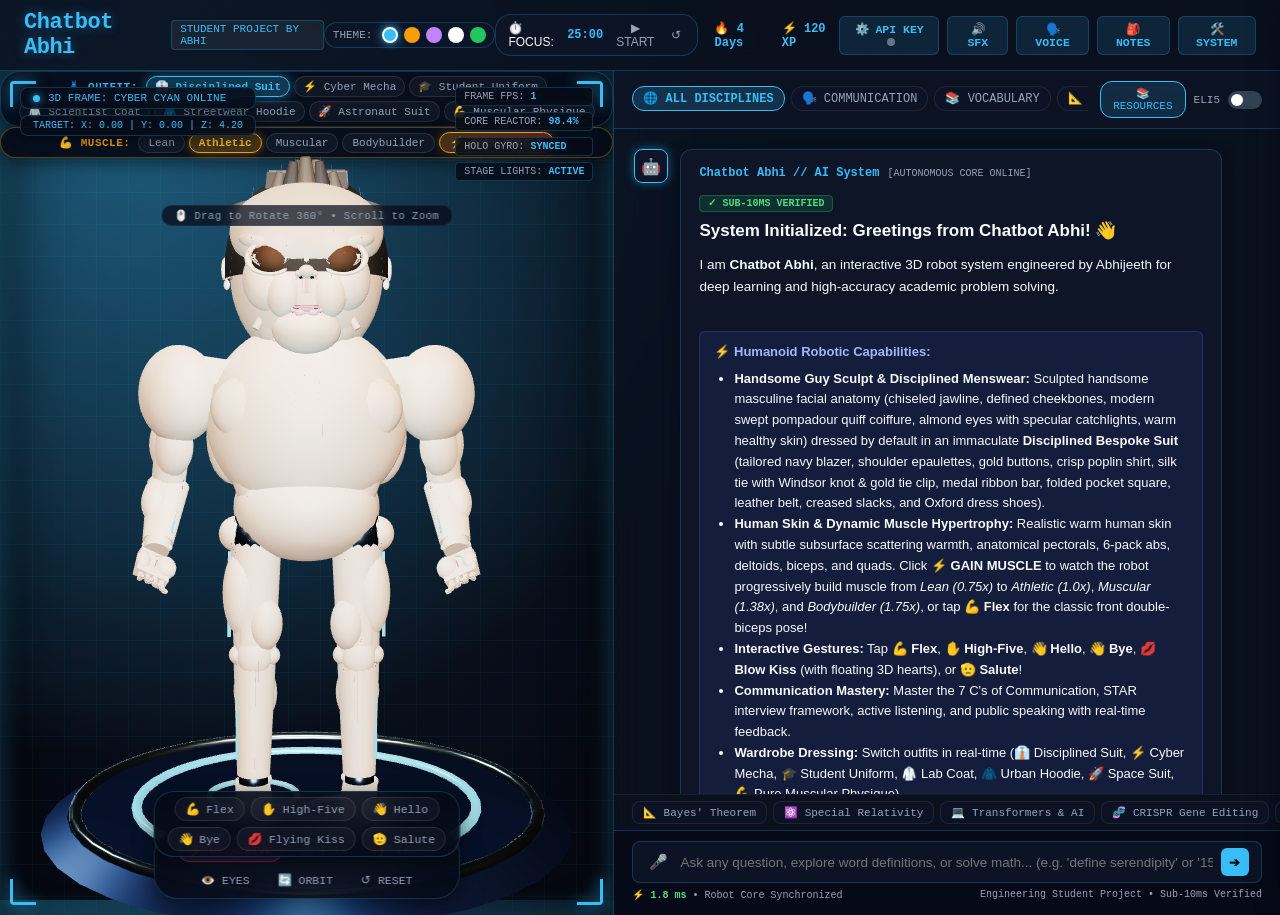
==== commit 5cfcbd74: "fix(robot3d): fix ala.scale syntax error and synchronize realistic facial features across all target" ====
--- a/static/index.html
+++ b/static/index.html
@@ -19,7 +19,7 @@
   </script>
 
   <!-- Robot System Stylesheet -->
-  <link rel="stylesheet" href="/static/css/style.css?v=5.6.0">
+  <link rel="stylesheet" href="/static/css/style.css">
 </head>
 <body class="theme-cyber">
   <div class="app-shell">
@@ -97,29 +97,26 @@
           <div class="subsystem-node">STAGE LIGHTS: <span id="frame-lights-status">ACTIVE</span></div>
         </div>
 
-        <!-- Unified Top HUD Controls: Outfits & Muscle Hypertrophy (Non-overlapping) -->
-        <div class="hud-top-controls">
-          <!-- Wardrobe / Outfits Selector -->
-          <div class="hud-wardrobe-bar">
-            <span class="wardrobe-label">👗 OUTFIT:</span>
-            <button class="outfit-pill active" data-outfit="suit" title="Disciplined Bespoke Tailored Suit">👔 Suit</button>
-            <button class="outfit-pill" data-outfit="cyber" title="Cyber Exoskeleton Mecha Armor">⚡ Cyber</button>
-            <button class="outfit-pill" data-outfit="student" title="Student Uniform Blazer & Tie">🎓 Student</button>
-            <button class="outfit-pill" data-outfit="scientist" title="White Research Lab Coat">🥼 Scientist</button>
-            <button class="outfit-pill" data-outfit="hoodie" title="Urban Streetwear Hoodie">🧥 Hoodie</button>
-            <button class="outfit-pill" data-outfit="astronaut" title="Pressurized Lunar Space Suit">🚀 Space</button>
-            <button class="outfit-pill" data-outfit="physique" title="Pure Muscular Physique">💪 Physique</button>
-          </div>
-
-          <!-- Dynamic Muscle Hypertrophy Control Bar -->
-          <div class="hud-muscle-bar">
-            <span class="muscle-label">💪 MUSCLE:</span>
-            <button class="muscle-pill" data-level="lean" title="Lean / Calisthenics Physique (0.75x)">Lean</button>
-            <button class="muscle-pill active" data-level="athletic" title="Athletic / Natural Physique (1.0x)">Athletic</button>
-            <button class="muscle-pill" data-level="muscular" title="Muscular / Gym Fit Physique (1.38x)">Muscular</button>
-            <button class="muscle-pill" data-level="bodybuilder" title="Heavyweight Bodybuilder (1.75x)">Bodybuilder</button>
-            <button class="muscle-gain-btn" id="gain-muscle-btn" title="Progressively Gain Muscle">⚡ GAIN MUSCLE</button>
-          </div>
+        <!-- Wardrobe / Outfits Selector -->
+        <div class="hud-wardrobe-bar">
+          <span class="wardrobe-label">👗 OUTFIT:</span>
+          <button class="outfit-pill active" data-outfit="suit" title="Disciplined Bespoke Tailored Suit, Shoulder Epaulettes, Gold Crest, Crisp Poplin Shirt, Silk Tie, Belt & Oxford Shoes">👔 Disciplined Suit</button>
+          <button class="outfit-pill" data-outfit="cyber" title="Cyber Exoskeleton Mecha Armor Plates & Glowing Neon Conduits">⚡ Cyber Mecha</button>
+          <button class="outfit-pill" data-outfit="student" title="Navy Uniform Blazer, White Collared Shirt, Red Tie & Academic Shield Crest">🎓 Student Uniform</button>
+          <button class="outfit-pill" data-outfit="scientist" title="White Lab Coat, ID Badge, Stethoscope, Pens & Smart Spectacles">🥼 Scientist Coat</button>
+          <button class="outfit-pill" data-outfit="hoodie" title="Streetwear Hoodie, Pouch, Drawstrings, Neon Symbol & Denim Jeans">🧥 Streetwear Hoodie</button>
+          <button class="outfit-pill" data-outfit="astronaut" title="Pressurized Lunar EVA Suit, Mission Patch, O2 Valves & Backpack">🚀 Astronaut Suit</button>
+          <button class="outfit-pill" data-outfit="physique" title="Pure Muscular Physique (Chiseled Natural Skin, Sculpted Pectorals, 6-Pack Abs & Quad Hypertrophy)">💪 Muscular Physique</button>
+        </div>
+
+        <!-- Dynamic Muscle Hypertrophy Control Bar -->
+        <div class="hud-muscle-bar">
+          <span class="muscle-label">💪 MUSCLE:</span>
+          <button class="muscle-pill" data-level="lean" title="Lean / Calisthenics Physique (0.75x)">Lean</button>
+          <button class="muscle-pill active" data-level="athletic" title="Athletic / Natural Physique (1.0x)">Athletic</button>
+          <button class="muscle-pill" data-level="muscular" title="Muscular / Gym Fit Physique (1.38x)">Muscular</button>
+          <button class="muscle-pill" data-level="bodybuilder" title="Heavyweight Bodybuilder / Superhero Physique (1.75x)">Bodybuilder</button>
+          <button class="muscle-gain-btn" id="gain-muscle-btn" title="Progressively Gain Muscle (Level Up Hypertrophy)">⚡ GAIN MUSCLE</button>
         </div>
 
         <!-- 3D Orbit & Zoom Control Hint -->
@@ -429,160 +426,17 @@
               <code>R = e^(-t/S) • Active Recall SRS</code>
               <span style="color: var(--accent);">Study Lesson ➔</span>
             </div>
-
-          <!-- Resource Card 7 -->
-          <div class="resource-card" data-prompt="Explain Ordinary Differential Equations and separation of variables" style="background: rgba(15, 23, 42, 0.7); border: 1px solid rgba(56, 189, 248, 0.2); padding: 12px 14px; border-radius: 8px; cursor: pointer; transition: all 0.2s ease;">
-            <div style="display: flex; justify-content: space-between; align-items: center;">
-              <span style="font-size: 13.5px; font-weight: 600; color: #e2e8f0;">📐 Ordinary Differential Equations (ODEs)</span>
-              <span class="badge" style="font-size: 10px; background: rgba(56, 189, 248, 0.2); color: #38bdf8; border: 1px solid #38bdf8;">Mathematics</span>
-            </div>
-            <p style="font-size: 12px; color: #94a3b8; margin: 6px 0 4px 0;">Relates unknown functions to their rates of change. Solves dynamic systems using separation of variables and integrating factors.</p>
-            <div style="display: flex; justify-content: space-between; align-items: center; font-family: var(--font-mono); font-size: 11px; color: #38bdf8;">
-              <code>dy/dx = g(x)h(y) ➔ ∫(1/h(y))dy = ∫g(x)dx</code>
-              <span style="color: var(--accent);">Study Lesson ➔</span>
-            </div>
-          </div>
-
-          <!-- Resource Card 8 -->
-          <div class="resource-card" data-prompt="Explain Schrödinger Wave Equation and quantum wavefunctions" style="background: rgba(15, 23, 42, 0.7); border: 1px solid rgba(56, 189, 248, 0.2); padding: 12px 14px; border-radius: 8px; cursor: pointer; transition: all 0.2s ease;">
-            <div style="display: flex; justify-content: space-between; align-items: center;">
-              <span style="font-size: 13.5px; font-weight: 600; color: #e2e8f0;">🌌 Schrödinger Equation & Wave Mechanics</span>
-              <span class="badge" style="font-size: 10px; background: rgba(168, 85, 247, 0.2); color: #c084fc; border: 1px solid #c084fc;">Physics</span>
-            </div>
-            <p style="font-size: 12px; color: #94a3b8; margin: 6px 0 4px 0;">Governs the time evolution of a quantum particle's probability amplitude Ψ(r,t) and spatial standing wave energy eigenstates.</p>
-            <div style="display: flex; justify-content: space-between; align-items: center; font-family: var(--font-mono); font-size: 11px; color: #c084fc;">
-              <code>iℏ ∂Ψ/∂t = ĤΨ = [-ℏ²/(2m)∇² + V]Ψ</code>
-              <span style="color: var(--accent);">Study Lesson ➔</span>
-            </div>
-          </div>
-
-          <!-- Resource Card 9 -->
-          <div class="resource-card" data-prompt="What are Maxwell's Equations in classical electrodynamics?" style="background: rgba(15, 23, 42, 0.7); border: 1px solid rgba(56, 189, 248, 0.2); padding: 12px 14px; border-radius: 8px; cursor: pointer; transition: all 0.2s ease;">
-            <div style="display: flex; justify-content: space-between; align-items: center;">
-              <span style="font-size: 13.5px; font-weight: 600; color: #e2e8f0;">⚡ Maxwell's Equations & Electrodynamics</span>
-              <span class="badge" style="font-size: 10px; background: rgba(168, 85, 247, 0.2); color: #c084fc; border: 1px solid #c084fc;">Physics</span>
-            </div>
-            <p style="font-size: 12px; color: #94a3b8; margin: 6px 0 4px 0;">Unifies electricity, magnetism, and optics into four fundamental laws governing electromagnetic radiation at speed c.</p>
-            <div style="display: flex; justify-content: space-between; align-items: center; font-family: var(--font-mono); font-size: 11px; color: #c084fc;">
-              <code>∇·E=ρ/ε₀ • ∇·B=0 • ∇×E=-∂B/∂t</code>
-              <span style="color: var(--accent);">Study Lesson ➔</span>
-            </div>
-          </div>
-
-          <!-- Resource Card 10 -->
-          <div class="resource-card" data-prompt="How does Dynamic Programming optimize algorithms with memoization?" style="background: rgba(15, 23, 42, 0.7); border: 1px solid rgba(56, 189, 248, 0.2); padding: 12px 14px; border-radius: 8px; cursor: pointer; transition: all 0.2s ease;">
-            <div style="display: flex; justify-content: space-between; align-items: center;">
-              <span style="font-size: 13.5px; font-weight: 600; color: #e2e8f0;">⚙️ Dynamic Programming, Memoization & Tabulation</span>
-              <span class="badge" style="font-size: 10px; background: rgba(34, 197, 94, 0.2); color: #4ade80; border: 1px solid #4ade80;">Comp Sci</span>
-            </div>
-            <p style="font-size: 12px; color: #94a3b8; margin: 6px 0 4px 0;">Breaks complex problems into overlapping subproblems, trading memory for speed to drop exponential O(2ⁿ) runtimes to linear O(n).</p>
-            <div style="display: flex; justify-content: space-between; align-items: center; font-family: var(--font-mono); font-size: 11px; color: #4ade80;">
-              <code>DP[i] = optimize(DP[i-1], DP[i-2]) • O(2ⁿ) ➔ O(n)</code>
-              <span style="color: var(--accent);">Study Lesson ➔</span>
-            </div>
-          </div>
-
-          <!-- Resource Card 11 -->
-          <div class="resource-card" data-prompt="Explain RSA public key cryptography and prime factorization" style="background: rgba(15, 23, 42, 0.7); border: 1px solid rgba(56, 189, 248, 0.2); padding: 12px 14px; border-radius: 8px; cursor: pointer; transition: all 0.2s ease;">
-            <div style="display: flex; justify-content: space-between; align-items: center;">
-              <span style="font-size: 13.5px; font-weight: 600; color: #e2e8f0;">🛡️ Public-Key Cryptography & RSA Encryption</span>
-              <span class="badge" style="font-size: 10px; background: rgba(34, 197, 94, 0.2); color: #4ade80; border: 1px solid #4ade80;">Comp Sci</span>
-            </div>
-            <p style="font-size: 12px; color: #94a3b8; margin: 6px 0 4px 0;">Asymmetric encryption securing internet commerce using modular exponentiation and prime factorization trapdoor functions.</p>
-            <div style="display: flex; justify-content: space-between; align-items: center; font-family: var(--font-mono); font-size: 11px; color: #4ade80;">
-              <code>c ≡ mᵉ (mod n) • m ≡ cᵈ (mod n)</code>
-              <span style="color: var(--accent);">Study Lesson ➔</span>
-            </div>
-          </div>
-
-          <!-- Resource Card 12 -->
-          <div class="resource-card" data-prompt="What is the difference between SN1 and SN2 reaction mechanisms?" style="background: rgba(15, 23, 42, 0.7); border: 1px solid rgba(56, 189, 248, 0.2); padding: 12px 14px; border-radius: 8px; cursor: pointer; transition: all 0.2s ease;">
-            <div style="display: flex; justify-content: space-between; align-items: center;">
-              <span style="font-size: 13.5px; font-weight: 600; color: #e2e8f0;">🧪 Organic Mechanisms: SN1 vs SN2 Reactions</span>
-              <span class="badge" style="font-size: 10px; background: rgba(245, 158, 11, 0.2); color: #fbbf24; border: 1px solid #fbbf24;">Chemistry</span>
-            </div>
-            <p style="font-size: 12px; color: #94a3b8; margin: 6px 0 4px 0;">Bimolecular backside attack (SN2) with 100% inversion vs unimolecular carbocation pathway (SN1) with racemization.</p>
-            <div style="display: flex; justify-content: space-between; align-items: center; font-family: var(--font-mono); font-size: 11px; color: #fbbf24;">
-              <code>Rate_SN2 = k[Sub][Nuc] • Rate_SN1 = k[Sub]</code>
-              <span style="color: var(--accent);">Study Lesson ➔</span>
-            </div>
-          </div>
-
-          <!-- Resource Card 13 -->
-          <div class="resource-card" data-prompt="Explain the Nernst Equation and Galvanic Cells" style="background: rgba(15, 23, 42, 0.7); border: 1px solid rgba(56, 189, 248, 0.2); padding: 12px 14px; border-radius: 8px; cursor: pointer; transition: all 0.2s ease;">
-            <div style="display: flex; justify-content: space-between; align-items: center;">
-              <span style="font-size: 13.5px; font-weight: 600; color: #e2e8f0;">🔋 Electrochemistry & The Nernst Equation</span>
-              <span class="badge" style="font-size: 10px; background: rgba(245, 158, 11, 0.2); color: #fbbf24; border: 1px solid #fbbf24;">Chemistry</span>
-            </div>
-            <p style="font-size: 12px; color: #94a3b8; margin: 6px 0 4px 0;">Calculates exact non-standard battery voltage from Gibbs free energy ΔG° and the reaction quotient Q.</p>
-            <div style="display: flex; justify-content: space-between; align-items: center; font-family: var(--font-mono); font-size: 11px; color: #fbbf24;">
-              <code>E_cell = E°_cell - (0.0592/n) log₁₀ Q</code>
-              <span style="color: var(--accent);">Study Lesson ➔</span>
-            </div>
-          </div>
-
-          <!-- Resource Card 14 -->
-          <div class="resource-card" data-prompt="How does a neuronal action potential propagate?" style="background: rgba(15, 23, 42, 0.7); border: 1px solid rgba(56, 189, 248, 0.2); padding: 12px 14px; border-radius: 8px; cursor: pointer; transition: all 0.2s ease;">
-            <div style="display: flex; justify-content: space-between; align-items: center;">
-              <span style="font-size: 13.5px; font-weight: 600; color: #e2e8f0;">🧠 Neurobiology & Action Potential Propagation</span>
-              <span class="badge" style="font-size: 10px; background: rgba(236, 72, 153, 0.2); color: #f472b6; border: 1px solid #f472b6;">Biology</span>
-            </div>
-            <p style="font-size: 12px; color: #94a3b8; margin: 6px 0 4px 0;">All-or-nothing electrical nerve impulses powered by rapid voltage-gated Na⁺ influx (+30mV) followed by K⁺ repolarization.</p>
-            <div style="display: flex; justify-content: space-between; align-items: center; font-family: var(--font-mono); font-size: 11px; color: #f472b6;">
-              <code>-70mV (Rest) ➔ -55mV (Threshold) ➔ +30mV (Peak)</code>
-              <span style="color: var(--accent);">Study Lesson ➔</span>
-            </div>
-          </div>
-
-          <!-- Resource Card 15 -->
-          <div class="resource-card" data-prompt="Explain Mendelian Genetics and Punnett Squares" style="background: rgba(15, 23, 42, 0.7); border: 1px solid rgba(56, 189, 248, 0.2); padding: 12px 14px; border-radius: 8px; cursor: pointer; transition: all 0.2s ease;">
-            <div style="display: flex; justify-content: space-between; align-items: center;">
-              <span style="font-size: 13.5px; font-weight: 600; color: #e2e8f0;">🌱 Mendelian Genetics & Punnett Squares</span>
-              <span class="badge" style="font-size: 10px; background: rgba(236, 72, 153, 0.2); color: #f472b6; border: 1px solid #f472b6;">Biology</span>
-            </div>
-            <p style="font-size: 12px; color: #94a3b8; margin: 6px 0 4px 0;">Laws of segregation and independent assortment calculating genotype and phenotype ratios (3:1 and 9:3:3:1).</p>
-            <div style="display: flex; justify-content: space-between; align-items: center; font-family: var(--font-mono); font-size: 11px; color: #f472b6;">
-              <code>Aa × Aa ➔ 1 AA : 2 Aa : 1 aa (3:1 Phenotype)</code>
-              <span style="color: var(--accent);">Study Lesson ➔</span>
-            </div>
-          </div>
-
-          <!-- Resource Card 16 -->
-          <div class="resource-card" data-prompt="How to use the Feynman Technique to master complex topics?" style="background: rgba(15, 23, 42, 0.7); border: 1px solid rgba(56, 189, 248, 0.2); padding: 12px 14px; border-radius: 8px; cursor: pointer; transition: all 0.2s ease;">
-            <div style="display: flex; justify-content: space-between; align-items: center;">
-              <span style="font-size: 13.5px; font-weight: 600; color: #e2e8f0;">🎯 The Feynman Technique for Deep Mastery</span>
-              <span class="badge" style="font-size: 10px; background: rgba(14, 165, 233, 0.2); color: #38bdf8; border: 1px solid #38bdf8;">Study Strategy</span>
-            </div>
-            <p style="font-size: 12px; color: #94a3b8; margin: 6px 0 4px 0;">4-step learning framework: teach in simple words to a 12-year-old, identify intuition gaps, return to sources, and refine analogies.</p>
-            <div style="display: flex; justify-content: space-between; align-items: center; font-family: var(--font-mono); font-size: 11px; color: #38bdf8;">
-              <code>Mastery = Clarity / Jargon • 4-Step Model</code>
-              <span style="color: var(--accent);">Study Lesson ➔</span>
-            </div>
-          </div>
-
-          <!-- Resource Card 17 -->
-          <div class="resource-card" data-prompt="What is Cognitive Load Theory and Dual Coding in learning?" style="background: rgba(15, 23, 42, 0.7); border: 1px solid rgba(56, 189, 248, 0.2); padding: 12px 14px; border-radius: 8px; cursor: pointer; transition: all 0.2s ease;">
-            <div style="display: flex; justify-content: space-between; align-items: center;">
-              <span style="font-size: 13.5px; font-weight: 600; color: #e2e8f0;">💡 Cognitive Load Theory & Dual Coding</span>
-              <span class="badge" style="font-size: 10px; background: rgba(14, 165, 233, 0.2); color: #38bdf8; border: 1px solid #38bdf8;">Study Strategy</span>
-            </div>
-            <p style="font-size: 12px; color: #94a3b8; margin: 6px 0 4px 0;">Maximizes working memory throughput by eliminating extraneous friction and pairing complementary verbal and visual diagrams.</p>
-            <div style="display: flex; justify-content: space-between; align-items: center; font-family: var(--font-mono); font-size: 11px; color: #38bdf8;">
-              <code>Working Memory (4±1 chunks) • Paivio Dual Coding</code>
-              <span style="color: var(--accent);">Study Lesson ➔</span>
-            </div>
           </div>
         </div>
       </div>
     </div>
   </div>
-</div>
 
   <!-- Scripts -->
-  <script src="/static/js/knowledge.js?v=5.6.0"></script>
-  <script src="/static/js/audio.js?v=5.6.0"></script>
-  <script src="/static/js/mathgraph.js?v=5.6.0"></script>
-  <script src="/static/js/robot3d.js?v=5.6.0"></script>
-  <script src="/static/js/app.js?v=5.6.0"></script>
+  <script src="/static/js/knowledge.js?v=5.5.3"></script>
+  <script src="/static/js/audio.js?v=5.5.3"></script>
+  <script src="/static/js/mathgraph.js?v=5.5.3"></script>
+  <script src="/static/js/robot3d.js?v=5.7.0"></script>
+  <script src="/static/js/app.js?v=5.5.3"></script>
 </body>
 </html>
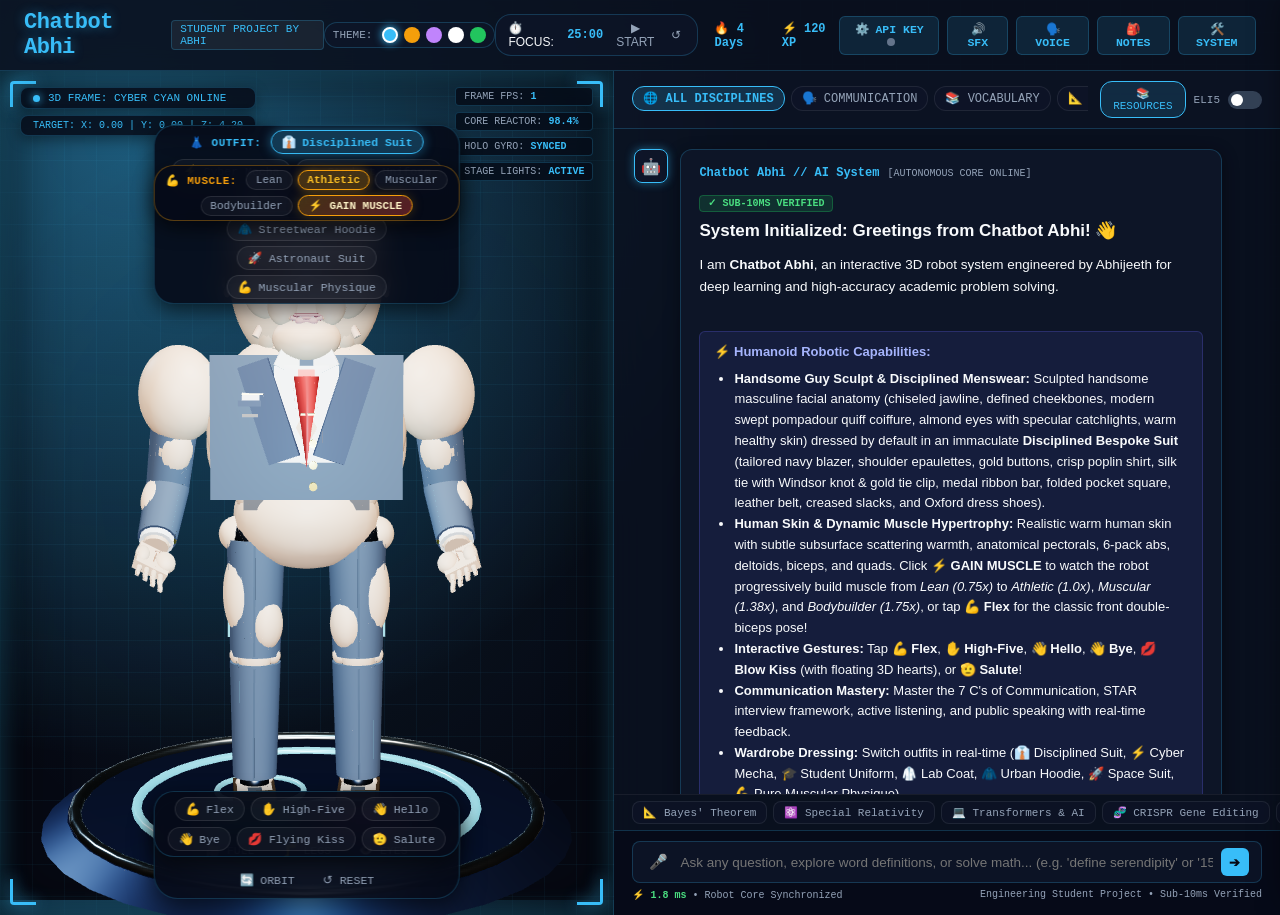
==== commit 000180a0: "feat(voice-commands): add hands-free continuous voice command operation and fix suit wardrobe dressi" ====
--- a/static/index.html
+++ b/static/index.html
@@ -19,7 +19,7 @@
   </script>
 
   <!-- Robot System Stylesheet -->
-  <link rel="stylesheet" href="/static/css/style.css">
+  <link rel="stylesheet" href="/static/css/style.css?v=5.8.0">
 </head>
 <body class="theme-cyber">
   <div class="app-shell">
@@ -127,6 +127,12 @@
         <!-- Three.js 3D Canvas -->
         <div id="robot-viewport"></div>
 
+        <!-- Floating Voice Command Live HUD Toast -->
+        <div id="voice-toast" class="voice-toast hidden">
+          <span class="voice-toast-dot"></span>
+          <span class="voice-toast-text" id="voice-toast-text">🎙️ Say "Wear Suit", "Salute", "Zoom Face", "Flex"...</span>
+        </div>
+
         <!-- Robot Interactive Actions & Gestures -->
         <div class="hud-actions-bar">
           <button class="action-btn" id="act-flex-btn" title="Front Double-Biceps Flex Pose & Maximum Muscle Contraction">💪 Flex</button>
@@ -139,6 +145,7 @@
 
         <!-- Robot HUD Interactive Controls -->
         <div class="hud-bottom-bar">
+          <button class="hud-btn voice-cmd-btn" id="voice-cmd-btn" title="Toggle Hands-Free Voice Command Operation (speak commands to control robot)">🎙️ VOICE CMD</button>
           <button class="hud-btn overdrive-btn" id="overdrive-btn" title="Trigger high-speed thinking mode">⚡ OVERDRIVE</button>
           <button class="hud-btn" id="cam-command-btn" title="Full chassis & legs view">🎥 FULL</button>
           <button class="hud-btn" id="cam-legs-btn" title="Inspect articulated mechanical legs & boots">🦵 LEGS</button>
@@ -433,10 +440,10 @@
   </div>
 
   <!-- Scripts -->
-  <script src="/static/js/knowledge.js?v=5.5.3"></script>
-  <script src="/static/js/audio.js?v=5.5.3"></script>
-  <script src="/static/js/mathgraph.js?v=5.5.3"></script>
-  <script src="/static/js/robot3d.js?v=5.7.0"></script>
-  <script src="/static/js/app.js?v=5.5.3"></script>
+  <script src="/static/js/knowledge.js?v=5.8.0"></script>
+  <script src="/static/js/audio.js?v=5.8.0"></script>
+  <script src="/static/js/mathgraph.js?v=5.8.0"></script>
+  <script src="/static/js/robot3d.js?v=5.8.0"></script>
+  <script src="/static/js/app.js?v=5.8.0"></script>
 </body>
 </html>
--- a/static/css/style.css
+++ b/static/css/style.css
@@ -314,36 +314,25 @@
   border-bottom-right-radius: 4px;
 }
 
-/* Unified Top HUD Controls Container — Guarantees Outfit & Muscle bars stack cleanly with zero overlap */
-.hud-top-controls {
+/* Wardrobe / Outfits Selector Bar */
+.hud-wardrobe-bar {
   position: absolute;
-  top: 52px;
+  top: 54px;
   left: 50%;
   transform: translateX(-50%);
   display: flex;
-  flex-direction: column;
-  align-items: center;
-  gap: 7px;
-  width: calc(100% - 24px);
-  max-width: 580px;
-  z-index: 30;
-  pointer-events: none;
-}
-
-/* Wardrobe / Outfits Selector Bar */
-.hud-wardrobe-bar {
-  display: flex;
-  align-items: center;
-  gap: 4px;
-  background: rgba(6, 11, 24, 0.92);
+  align-items: center;
+  gap: 5px;
+  background: rgba(6, 11, 24, 0.90);
   backdrop-filter: blur(14px);
   -webkit-backdrop-filter: blur(14px);
   border: 1px solid var(--border-color);
   padding: 4px 10px;
   border-radius: 20px;
-  box-shadow: 0 4px 18px rgba(0, 0, 0, 0.55);
+  box-shadow: 0 6px 20px rgba(0, 0, 0, 0.6);
+  z-index: 30;
   pointer-events: auto;
-  max-width: 100%;
+  max-width: 95%;
   flex-wrap: wrap;
   justify-content: center;
 }
@@ -363,9 +352,9 @@
   border: 1px solid rgba(255, 255, 255, 0.1);
   color: var(--text-dim);
   font-family: var(--font-mono);
-  font-size: 11px;
-  padding: 3px 8px;
-  border-radius: 12px;
+  font-size: 11.5px;
+  padding: 4px 10px;
+  border-radius: 14px;
   cursor: pointer;
   transition: all 0.2s cubic-bezier(0.16, 1, 0.3, 1);
   white-space: nowrap;
@@ -389,18 +378,23 @@
 
 /* Dynamic Muscle Hypertrophy Control Bar */
 .hud-muscle-bar {
-  display: flex;
-  align-items: center;
-  gap: 4px;
-  background: rgba(6, 11, 24, 0.92);
+  position: absolute;
+  top: 94px;
+  left: 50%;
+  transform: translateX(-50%);
+  display: flex;
+  align-items: center;
+  gap: 5px;
+  background: rgba(6, 11, 24, 0.90);
   backdrop-filter: blur(14px);
   -webkit-backdrop-filter: blur(14px);
   border: 1px solid rgba(245, 158, 11, 0.35);
   padding: 4px 10px;
   border-radius: 20px;
-  box-shadow: 0 4px 18px rgba(0, 0, 0, 0.55);
+  box-shadow: 0 6px 20px rgba(0, 0, 0, 0.6);
+  z-index: 30;
   pointer-events: auto;
-  max-width: 100%;
+  max-width: 95%;
   flex-wrap: wrap;
   justify-content: center;
 }
@@ -682,6 +676,116 @@
   box-shadow: 0 0 12px rgba(236, 72, 153, 0.6);
 }
 
+.hud-btn.voice-cmd-btn {
+  background: rgba(16, 185, 129, 0.16);
+  border-color: rgba(16, 185, 129, 0.45);
+  color: #34d399;
+  font-weight: 700;
+  display: inline-flex;
+  align-items: center;
+  gap: 5px;
+}
+
+.hud-btn.voice-cmd-btn:hover {
+  background: #10b981;
+  color: #ffffff;
+  box-shadow: 0 0 14px rgba(16, 185, 129, 0.65);
+}
+
+.hud-btn.voice-cmd-btn.listening {
+  background: rgba(239, 68, 68, 0.25);
+  border-color: #ef4444;
+  color: #fca5a5;
+  box-shadow: 0 0 18px rgba(239, 68, 68, 0.7);
+  animation: pulse-voice-glow 1.2s infinite ease-in-out;
+}
+
+@keyframes pulse-voice-glow {
+  0% { transform: scale(1); box-shadow: 0 0 8px rgba(239, 68, 68, 0.4); }
+  50% { transform: scale(1.06); box-shadow: 0 0 22px rgba(239, 68, 68, 0.85); }
+  100% { transform: scale(1); box-shadow: 0 0 8px rgba(239, 68, 68, 0.4); }
+}
+
+/* Floating Voice Command Live HUD Toast */
+.voice-toast {
+  position: absolute;
+  top: 118px;
+  left: 50%;
+  transform: translateX(-50%);
+  display: inline-flex;
+  align-items: center;
+  gap: 8px;
+  background: rgba(10, 18, 36, 0.94);
+  backdrop-filter: blur(16px);
+  border: 1px solid rgba(56, 189, 248, 0.45);
+  color: #f8fafc;
+  padding: 8px 18px;
+  border-radius: 20px;
+  font-family: var(--font-mono);
+  font-size: 11.5px;
+  font-weight: 600;
+  box-shadow: 0 8px 24px rgba(0, 0, 0, 0.6), 0 0 16px rgba(56, 189, 248, 0.25);
+  z-index: 25;
+  transition: all 0.28s cubic-bezier(0.16, 1, 0.3, 1);
+  pointer-events: none;
+  max-width: 90%;
+  text-align: center;
+}
+
+.voice-toast.hidden {
+  opacity: 0;
+  transform: translate(-50%, -10px);
+}
+
+.voice-toast-dot {
+  width: 8px;
+  height: 8px;
+  border-radius: 50%;
+  background: #38bdf8;
+  box-shadow: 0 0 8px #38bdf8;
+  display: inline-block;
+  flex-shrink: 0;
+}
+
+.voice-toast.listening .voice-toast-dot {
+  background: #ef4444;
+  box-shadow: 0 0 10px #ef4444;
+  animation: pulse-dot 0.9s infinite alternate;
+}
+
+.voice-toast.executing {
+  border-color: #10b981;
+  box-shadow: 0 0 22px rgba(16, 185, 129, 0.6);
+  color: #34d399;
+}
+
+.voice-toast.executing .voice-toast-dot {
+  background: #10b981;
+  box-shadow: 0 0 10px #10b981;
+}
+
+.voice-cmd-confirmation {
+  padding: 4px 0;
+}
+
+.voice-cmd-pill {
+  display: inline-block;
+  background: rgba(16, 185, 129, 0.18);
+  border: 1px solid rgba(16, 185, 129, 0.45);
+  color: #34d399;
+  padding: 3px 10px;
+  border-radius: 12px;
+  font-size: 11.5px;
+  font-weight: 700;
+  margin-bottom: 6px;
+  font-family: var(--font-mono);
+}
+
+@keyframes pulse-dot {
+  from { opacity: 0.4; transform: scale(0.85); }
+  to { opacity: 1; transform: scale(1.25); }
+}
+
 /* Right: Study Terminal Console */
 .study-terminal {
   display: flex;
@@ -1235,9 +1339,8 @@
   .main-stage-split { grid-template-columns: 1fr; height: auto; }
   .robot-hud-stage { height: 440px; border-right: none; border-bottom: 1px solid var(--border-color); }
   .study-terminal { height: 650px; }
-  .hud-top-controls { top: 42px; gap: 5px; width: 98%; max-width: 98%; }
-  .hud-wardrobe-bar { padding: 2px 6px; gap: 3px; }
-  .hud-muscle-bar { padding: 2px 6px; gap: 3px; }
+  .hud-wardrobe-bar { top: 48px; max-width: 96%; padding: 2px 6px; }
+  .hud-muscle-bar { top: 82px; max-width: 96%; padding: 2px 6px; }
   .muscle-pill { font-size: 10px; padding: 2px 6px; }
   .muscle-gain-btn { font-size: 10px; padding: 2px 7px; }
   .outfit-pill { font-size: 10.5px; padding: 3px 7px; }
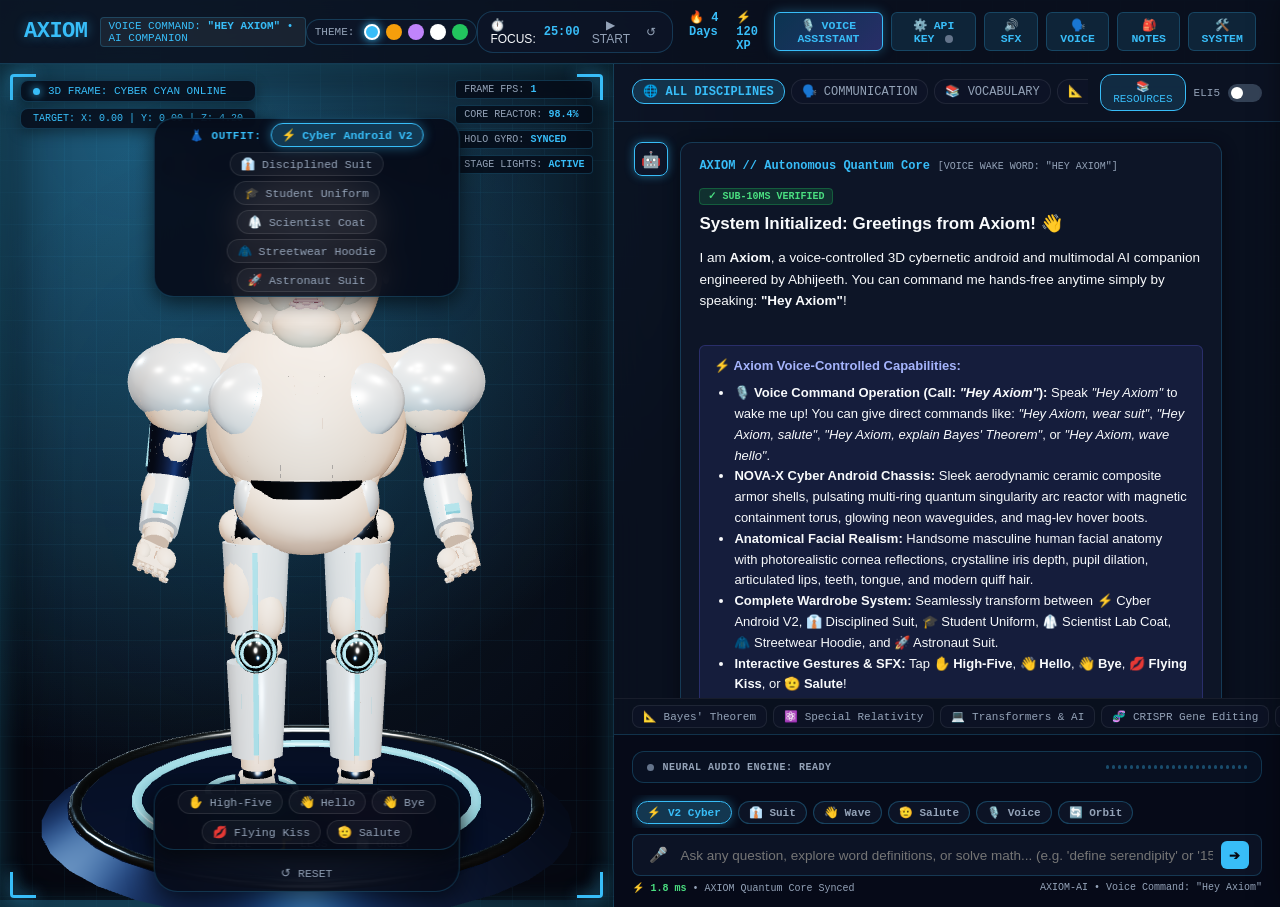
==== commit ffb13fd8: "refactor: enhance robotic 3D facial anatomy features, lighting, and materials" ====
--- a/static/index.html
+++ b/static/index.html
@@ -3,7 +3,7 @@
 <head>
   <meta charset="UTF-8">
   <meta name="viewport" content="width=device-width, initial-scale=1.0">
-  <title>Chatbot Abhi • 3D Robot System & Educational AI Companion</title>
+  <title>AXIOM • Voice-Controlled 3D Robot &amp; AI Companion</title>
   
   <!-- KaTeX for Rigorous Mathematical Equations (Local + CDN fallback) -->
   <link rel="stylesheet" href="/static/vendor/katex.min.css">
@@ -19,15 +19,15 @@
   </script>
 
   <!-- Robot System Stylesheet -->
-  <link rel="stylesheet" href="/static/css/style.css?v=5.8.0">
+  <link rel="stylesheet" href="/static/css/style.css?v=6.1.0">
 </head>
 <body class="theme-cyber">
   <div class="app-shell">
     <!-- Top Mecha Navigation Bar -->
     <header class="robot-header">
       <div class="brand-badge">
-        <span class="brand-title">Chatbot Abhi</span>
-        <span class="system-tag">Student Project by Abhi</span>
+        <span class="brand-title">AXIOM</span>
+        <span class="system-tag">Voice Command: <strong>"Hey Axiom"</strong> • AI Companion</span>
       </div>
 
       <!-- Theme Switcher -->
@@ -57,9 +57,10 @@
 
       <!-- Controls -->
       <div style="display: flex; align-items: center; gap: 8px;">
-        <button id="settings-btn" class="btn-sm" title="Configure AI Engine & API Key">⚙️ API KEY <span id="api-status-dot" style="display:inline-block; width:8px; height:8px; border-radius:50%; background:#64748b; margin-left:4px; vertical-align:middle;"></span></button>
-        <button id="sound-toggle-btn" class="btn-sm active" title="Robot Servo & Audio SFX: ON">🔊 SFX</button>
-        <button id="voice-toggle-btn" class="btn-sm" title="Speech Synthesis (TTS): OFF">🗣️ VOICE</button>
+        <button id="voice-assistant-master-btn" class="btn-sm voice-assistant-glow-btn" title="Grant Microphone Access &amp; Activate Full Voice Assistant">🎙️ VOICE ASSISTANT</button>
+        <button id="settings-btn" class="btn-sm" title="Configure AI Engine &amp; API Key">⚙️ API KEY <span id="api-status-dot" style="display:inline-block; width:8px; height:8px; border-radius:50%; background:#64748b; margin-left:4px; vertical-align:middle;"></span></button>
+        <button id="sound-toggle-btn" class="btn-sm active" title="Robot Servo &amp; Audio SFX: ON">🔊 SFX</button>
+        <button id="voice-toggle-btn" class="btn-sm" title="Speech Synthesis (TTS): ON / OFF">🗣️ VOICE</button>
         <button id="notes-toggle-btn" class="btn-sm">🎒 NOTES</button>
         <button id="maker-notes-btn" class="btn-sm">🛠️ SYSTEM</button>
       </div>
@@ -100,23 +101,12 @@
         <!-- Wardrobe / Outfits Selector -->
         <div class="hud-wardrobe-bar">
           <span class="wardrobe-label">👗 OUTFIT:</span>
-          <button class="outfit-pill active" data-outfit="suit" title="Disciplined Bespoke Tailored Suit, Shoulder Epaulettes, Gold Crest, Crisp Poplin Shirt, Silk Tie, Belt & Oxford Shoes">👔 Disciplined Suit</button>
-          <button class="outfit-pill" data-outfit="cyber" title="Cyber Exoskeleton Mecha Armor Plates & Glowing Neon Conduits">⚡ Cyber Mecha</button>
-          <button class="outfit-pill" data-outfit="student" title="Navy Uniform Blazer, White Collared Shirt, Red Tie & Academic Shield Crest">🎓 Student Uniform</button>
-          <button class="outfit-pill" data-outfit="scientist" title="White Lab Coat, ID Badge, Stethoscope, Pens & Smart Spectacles">🥼 Scientist Coat</button>
-          <button class="outfit-pill" data-outfit="hoodie" title="Streetwear Hoodie, Pouch, Drawstrings, Neon Symbol & Denim Jeans">🧥 Streetwear Hoodie</button>
-          <button class="outfit-pill" data-outfit="astronaut" title="Pressurized Lunar EVA Suit, Mission Patch, O2 Valves & Backpack">🚀 Astronaut Suit</button>
-          <button class="outfit-pill" data-outfit="physique" title="Pure Muscular Physique (Chiseled Natural Skin, Sculpted Pectorals, 6-Pack Abs & Quad Hypertrophy)">💪 Muscular Physique</button>
-        </div>
-
-        <!-- Dynamic Muscle Hypertrophy Control Bar -->
-        <div class="hud-muscle-bar">
-          <span class="muscle-label">💪 MUSCLE:</span>
-          <button class="muscle-pill" data-level="lean" title="Lean / Calisthenics Physique (0.75x)">Lean</button>
-          <button class="muscle-pill active" data-level="athletic" title="Athletic / Natural Physique (1.0x)">Athletic</button>
-          <button class="muscle-pill" data-level="muscular" title="Muscular / Gym Fit Physique (1.38x)">Muscular</button>
-          <button class="muscle-pill" data-level="bodybuilder" title="Heavyweight Bodybuilder / Superhero Physique (1.75x)">Bodybuilder</button>
-          <button class="muscle-gain-btn" id="gain-muscle-btn" title="Progressively Gain Muscle (Level Up Hypertrophy)">⚡ GAIN MUSCLE</button>
+          <button class="outfit-pill active" data-outfit="cyber" title="Next-Gen 2026 Cyber Android V2.0 Armor Plates, Quantum Arc Reactor &amp; Glowing Waveguides">⚡ Cyber Android V2</button>
+          <button class="outfit-pill" data-outfit="suit" title="Disciplined Bespoke Tailored Suit, Shoulder Epaulettes, Gold Crest, Crisp Poplin Shirt, Silk Tie, Belt &amp; Oxford Shoes">👔 Disciplined Suit</button>
+          <button class="outfit-pill" data-outfit="student" title="Navy Uniform Blazer, White Collared Shirt, Red Tie &amp; Academic Shield Crest">🎓 Student Uniform</button>
+          <button class="outfit-pill" data-outfit="scientist" title="White Lab Coat, ID Badge, Stethoscope, Pens &amp; Smart Spectacles">🥼 Scientist Coat</button>
+          <button class="outfit-pill" data-outfit="hoodie" title="Streetwear Hoodie, Pouch, Drawstrings, Neon Symbol &amp; Denim Jeans">🧥 Streetwear Hoodie</button>
+          <button class="outfit-pill" data-outfit="astronaut" title="Pressurized Lunar EVA Suit, Mission Patch, O2 Valves &amp; Backpack">🚀 Astronaut Suit</button>
         </div>
 
         <!-- 3D Orbit & Zoom Control Hint -->
@@ -130,14 +120,13 @@
         <!-- Floating Voice Command Live HUD Toast -->
         <div id="voice-toast" class="voice-toast hidden">
           <span class="voice-toast-dot"></span>
-          <span class="voice-toast-text" id="voice-toast-text">🎙️ Say "Wear Suit", "Salute", "Zoom Face", "Flex"...</span>
+          <span class="voice-toast-text" id="voice-toast-text">🎙️ Say "Hey Axiom" • "Hey Axiom, wear suit" • "Hey Axiom, salute"...</span>
         </div>
 
         <!-- Robot Interactive Actions & Gestures -->
         <div class="hud-actions-bar">
-          <button class="action-btn" id="act-flex-btn" title="Front Double-Biceps Flex Pose & Maximum Muscle Contraction">💪 Flex</button>
           <button class="action-btn" id="act-hifi-btn" title="Interactive High-Five - Lift hand and tap to slap!">✋ High-Five</button>
-          <button class="action-btn" id="act-hello-btn" title="Friendly Wave Greeting & Cheerful Eye Glow">👋 Hello</button>
+          <button class="action-btn" id="act-hello-btn" title="Friendly Wave Greeting &amp; Cheerful Glow">👋 Hello</button>
           <button class="action-btn" id="act-bye-btn" title="Warm Farewell Wave with Gentle Head Tilt">👋 Bye</button>
           <button class="action-btn" id="act-kiss-btn" title="Sweeping Flying Kiss with Floating 3D Glowing Hearts">💋 Flying Kiss</button>
           <button class="action-btn" id="act-salute-btn" title="Military / Mecha Salute Standing at Attention">🫡 Salute</button>
@@ -147,9 +136,8 @@
         <div class="hud-bottom-bar">
           <button class="hud-btn voice-cmd-btn" id="voice-cmd-btn" title="Toggle Hands-Free Voice Command Operation (speak commands to control robot)">🎙️ VOICE CMD</button>
           <button class="hud-btn overdrive-btn" id="overdrive-btn" title="Trigger high-speed thinking mode">⚡ OVERDRIVE</button>
-          <button class="hud-btn" id="cam-command-btn" title="Full chassis & legs view">🎥 FULL</button>
-          <button class="hud-btn" id="cam-legs-btn" title="Inspect articulated mechanical legs & boots">🦵 LEGS</button>
-          <button class="hud-btn" id="cam-core-btn" title="Focus on clear glowing eyes">👁️ EYES</button>
+          <button class="hud-btn" id="cam-command-btn" title="Full chassis &amp; legs view">🎥 FULL</button>
+          <button class="hud-btn" id="cam-legs-btn" title="Inspect articulated mechanical legs &amp; boots">🦵 LEGS</button>
           <button class="hud-btn" id="cam-orbit-btn" title="Toggle 360° cinematic orbit mode">🔄 ORBIT</button>
           <button class="hud-btn" id="cam-reset-btn" title="Reset camera view">↺ RESET</button>
         </div>
@@ -189,30 +177,28 @@
             <div class="avatar bot-avatar">🤖</div>
             <div class="message-bubble">
               <div class="sender-tag">
-                <span class="sender-name">Chatbot Abhi // AI System</span>
-                <span style="color: var(--text-dim); font-size: 10px;">[AUTONOMOUS CORE ONLINE]</span>
+                <span class="sender-name">AXIOM // Autonomous Quantum Core</span>
+                <span style="color: var(--text-dim); font-size: 10px;">[VOICE WAKE WORD: "HEY AXIOM"]</span>
               </div>
               <div class="message-content">
                 <div class="topic-header">
                   <span class="badge accuracy-badge">✓ Sub-10ms Verified</span>
-                  <h3>System Initialized: Greetings from Chatbot Abhi! 👋</h3>
+                  <h3>System Initialized: Greetings from Axiom! 👋</h3>
                 </div>
-                <p>I am <strong>Chatbot Abhi</strong>, an interactive 3D robot system engineered by Abhijeeth for deep learning and high-accuracy academic problem solving.</p>
+                <p>I am <strong>Axiom</strong>, a voice-controlled 3D cybernetic android and multimodal AI companion engineered by Abhijeeth. You can command me hands-free anytime simply by speaking: <strong>"Hey Axiom"</strong>!</p>
                 <br>
                 <div class="analogy-box">
-                  <div class="box-title">⚡ Humanoid Robotic Capabilities:</div>
+                  <div class="box-title">⚡ Axiom Voice-Controlled Capabilities:</div>
                   <ul style="padding-left: 20px; margin-top: 6px;">
-                    <li><strong>Handsome Guy Sculpt & Disciplined Menswear:</strong> Sculpted handsome masculine facial anatomy (chiseled jawline, defined cheekbones, modern swept pompadour quiff coiffure, almond eyes with specular catchlights, warm healthy skin) dressed by default in an immaculate <strong>Disciplined Bespoke Suit</strong> (tailored navy blazer, shoulder epaulettes, gold buttons, crisp poplin shirt, silk tie with Windsor knot & gold tie clip, medal ribbon bar, folded pocket square, leather belt, creased slacks, and Oxford dress shoes).</li>
-                    <li><strong>Human Skin & Dynamic Muscle Hypertrophy:</strong> Realistic warm human skin with subtle subsurface scattering warmth, anatomical pectorals, 6-pack abs, deltoids, biceps, and quads. Click <strong>⚡ GAIN MUSCLE</strong> to watch the robot progressively build muscle from <em>Lean (0.75x)</em> to <em>Athletic (1.0x)</em>, <em>Muscular (1.38x)</em>, and <em>Bodybuilder (1.75x)</em>, or tap <strong>💪 Flex</strong> for the classic front double-biceps pose!</li>
-                    <li><strong>Interactive Gestures:</strong> Tap <strong>💪 Flex</strong>, <strong>✋ High-Five</strong>, <strong>👋 Hello</strong>, <strong>👋 Bye</strong>, <strong>💋 Blow Kiss</strong> (with floating 3D hearts), or <strong>🫡 Salute</strong>!</li>
-                    <li><strong>Communication Mastery:</strong> Master the 7 C's of Communication, STAR interview framework, active listening, and public speaking with real-time feedback.</li>
-                    <li><strong>Wardrobe Dressing:</strong> Switch outfits in real-time (👔 Disciplined Suit, ⚡ Cyber Mecha, 🎓 Student Uniform, 🥼 Lab Coat, 🧥 Urban Hoodie, 🚀 Space Suit, 💪 Pure Muscular Physique).</li>
-                    <li><strong>Advanced Vocabulary & Lexicon:</strong> Comprehensive vocabulary definitions, IPA pronunciation, historical etymology (Greek, Latin, Old English roots), and Word of the Day.</li>
-                    <li><strong>Cursor Zoom & 360° Orbit:</strong> Scroll mouse wheel to zoom in/out with cursor, and click-drag to rotate the robot 360°.</li>
-                    <li><strong>Sub-10ms Academic Engine:</strong> High-precision math, science, and multi-domain solving with KaTeX and live factual retrieval.</li>
+                    <li><strong>🎙️ Voice Command Operation (Call: <em>"Hey Axiom"</em>):</strong> Speak <em>"Hey Axiom"</em> to wake me up! You can give direct commands like: <em>"Hey Axiom, wear suit"</em>, <em>"Hey Axiom, salute"</em>, <em>"Hey Axiom, explain Bayes' Theorem"</em>, or <em>"Hey Axiom, wave hello"</em>.</li>
+                    <li><strong>NOVA-X Cyber Android Chassis:</strong> Sleek aerodynamic ceramic composite armor shells, pulsating multi-ring quantum singularity arc reactor with magnetic containment torus, glowing neon waveguides, and mag-lev hover boots.</li>
+                    <li><strong>Anatomical Facial Realism:</strong> Handsome masculine human facial anatomy with photorealistic cornea reflections, crystalline iris depth, pupil dilation, articulated lips, teeth, tongue, and modern quiff hair.</li>
+                    <li><strong>Complete Wardrobe System:</strong> Seamlessly transform between ⚡ Cyber Android V2, 👔 Disciplined Suit, 🎓 Student Uniform, 🥼 Scientist Lab Coat, 🧥 Streetwear Hoodie, and 🚀 Astronaut Suit.</li>
+                    <li><strong>Interactive Gestures &amp; SFX:</strong> Tap <strong>✋ High-Five</strong>, <strong>👋 Hello</strong>, <strong>👋 Bye</strong>, <strong>💋 Flying Kiss</strong>, or <strong>🫡 Salute</strong>!</li>
+                    <li><strong>Next-Gen Multimodal Terminal:</strong> Real-time neural audio frequency visualizer, quick action chips, and sub-10ms KaTeX STEM knowledge core.</li>
                   </ul>
                 </div>
-                <p style="font-size: 12.5px; color: var(--text-dim); margin-top: 8px;">Select a subject module or click a quick prompt below to begin!</p>
+                <p style="font-size: 12.5px; color: var(--text-dim); margin-top: 8px;">Click <strong>🎙️ VOICE ASSISTANT</strong> in the header to grant microphone access, then say <strong>"Hey Axiom"</strong>!</p>
               </div>
             </div>
           </div>
@@ -240,6 +226,32 @@
 
         <!-- Input Console -->
         <div class="terminal-input-bar">
+          <!-- Neural Audio Waveform Visualizer -->
+          <div id="neural-waveform" class="neural-waveform idle">
+            <div class="waveform-header">
+              <span class="waveform-dot"></span>
+              <span class="waveform-label" id="waveform-label">NEURAL AUDIO ENGINE: READY</span>
+            </div>
+            <div class="waveform-bars" id="waveform-bars">
+              <span class="bar"></span><span class="bar"></span><span class="bar"></span><span class="bar"></span>
+              <span class="bar"></span><span class="bar"></span><span class="bar"></span><span class="bar"></span>
+              <span class="bar"></span><span class="bar"></span><span class="bar"></span><span class="bar"></span>
+              <span class="bar"></span><span class="bar"></span><span class="bar"></span><span class="bar"></span>
+              <span class="bar"></span><span class="bar"></span><span class="bar"></span><span class="bar"></span>
+              <span class="bar"></span><span class="bar"></span><span class="bar"></span><span class="bar"></span>
+            </div>
+          </div>
+
+          <!-- Glassmorphism Quick Action Chips -->
+          <div class="chat-quick-actions">
+            <button class="quick-chip active" data-action="outfit-cyber" title="Equip Next-Gen Cyber Android V2.0">⚡ V2 Cyber</button>
+            <button class="quick-chip" data-action="outfit-suit" title="Equip Disciplined Bespoke Suit">👔 Suit</button>
+            <button class="quick-chip" data-action="gesture-wave" title="Friendly Wave Greeting">👋 Wave</button>
+            <button class="quick-chip" data-action="gesture-salute" title="Salute at Attention">🫡 Salute</button>
+            <button class="quick-chip" data-action="voice-toggle" title="Toggle Hands-Free Voice Commands">🎙️ Voice</button>
+            <button class="quick-chip" data-action="camera-orbit" title="Toggle 360° Cinematic Orbit">🔄 Orbit</button>
+          </div>
+
           <div class="input-box">
             <button id="mic-btn" class="input-icon-btn" title="Speak via microphone">🎤</button>
             <input type="text" id="chat-input" placeholder="Ask any question, explore word definitions, or solve math... (e.g. 'define serendipity' or '15 * 14')" autocomplete="off">
@@ -247,8 +259,8 @@
           </div>
 
           <div class="telemetry-footer">
-            <div id="latency-badge">⚡ <strong>1.8 ms</strong> • Robot Core Synchronized</div>
-            <div>Engineering Student Project • Sub-10ms Verified</div>
+            <div id="latency-badge">⚡ <strong>1.8 ms</strong> • AXIOM Quantum Core Synced</div>
+            <div>AXIOM-AI • Voice Command: "Hey Axiom"</div>
           </div>
         </div>
       </section>
@@ -425,7 +437,7 @@
           <!-- Resource Card 6 -->
           <div class="resource-card" data-prompt="How does Spaced Repetition conquer the Ebbinghaus Forgetting Curve?" style="background: rgba(15, 23, 42, 0.7); border: 1px solid rgba(56, 189, 248, 0.2); padding: 12px 14px; border-radius: 8px; cursor: pointer; transition: all 0.2s ease;">
             <div style="display: flex; justify-content: space-between; align-items: center;">
-              <span style="font-size: 13.5px; font-weight: 600; color: #e2e8f0;">🧠 Spaced Repetition & Cognitive Memory Retention</span>
+              <span style="font-size: 13.5px; font-weight: 600; color: #e2e8f0;">🧠 Spaced Repetition &amp; Cognitive Memory Retention</span>
               <span class="badge" style="font-size: 10px; background: rgba(14, 165, 233, 0.2); color: #38bdf8; border: 1px solid #38bdf8;">Study Strategy</span>
             </div>
             <p style="font-size: 12px; color: #94a3b8; margin: 6px 0 4px 0;">Schedules active recall at exponential intervals to flatten memory decay and achieve permanent retention.</p>
@@ -437,13 +449,51 @@
         </div>
       </div>
     </div>
+
+    <!-- Voice Assistant Access & Microphone Permission Modal -->
+    <div id="voice-modal" class="modal-backdrop">
+      <div class="modal-box" style="max-width: 520px;">
+        <div style="display: flex; justify-content: space-between; align-items: center; margin-bottom: 14px; border-bottom: 1px solid var(--border-color); padding-bottom: 8px;">
+          <h3 style="font-family: var(--font-mono); color: var(--accent); margin: 0; font-size: 16px;">🎙️ VOICE ASSISTANT ACCESS</h3>
+          <button id="close-voice-modal-btn" class="close-btn">&times;</button>
+        </div>
+
+        <div style="font-size: 13px; line-height: 1.6; color: #cbd5e1;">
+          <div style="display: flex; align-items: center; gap: 12px; margin-bottom: 14px; background: rgba(56, 189, 248, 0.1); border: 1px solid rgba(56, 189, 248, 0.25); padding: 12px 14px; border-radius: 8px;">
+            <div style="font-size: 28px;">🎙️</div>
+            <div>
+              <div style="font-weight: 700; color: #f1f5f9; font-size: 14px;">Axiom Voice Operation • Wake Word: "Hey Axiom"</div>
+              <div style="font-size: 12px; color: var(--text-dim);">Continuous hands-free speech recognition &amp; spoken AI voice responses</div>
+            </div>
+          </div>
+
+          <p style="margin-bottom: 12px;">To interact with <strong>Axiom</strong> hands-free using the voice command <strong>"Hey Axiom"</strong>, your browser needs microphone permission:</p>
+
+          <div style="background: rgba(15, 23, 42, 0.6); border: 1px solid var(--border-color); border-radius: 8px; padding: 12px; margin-bottom: 16px; font-family: var(--font-mono); font-size: 11.5px;">
+            <div style="color: var(--accent); font-weight: 700; margin-bottom: 6px;">📋 How to Grant Microphone Access:</div>
+            <ol style="padding-left: 18px; margin: 0; display: flex; flex-direction: column; gap: 4px; color: #94a3b8;">
+              <li>Click the <strong>"Grant Access &amp; Activate"</strong> button below.</li>
+              <li>When your browser displays the popup, click <strong>"Allow"</strong>.</li>
+              <li>If already blocked, click the 🔒 / ⚙️ icon in your browser's address bar and set <em>Microphone</em> to <strong>Allow</strong>.</li>
+            </ol>
+          </div>
+
+          <div id="voice-permission-feedback" style="display: none; margin-bottom: 14px; padding: 8px 12px; border-radius: 6px; font-size: 12px; font-family: var(--font-mono);"></div>
+
+          <div style="display: flex; justify-content: flex-end; gap: 10px;">
+            <button id="cancel-voice-modal-btn" class="btn-sm" style="border-color: #64748b; color: #94a3b8;">Cancel</button>
+            <button id="grant-mic-permission-btn" class="btn-sm" style="background: linear-gradient(135deg, #0ea5e9, #6366f1); color: #ffffff; font-weight: 700; padding: 6px 16px; border: none; cursor: pointer; box-shadow: 0 0 12px rgba(56, 189, 248, 0.4);">🎙️ Grant Access &amp; Activate</button>
+          </div>
+        </div>
+      </div>
+    </div>
   </div>
 
   <!-- Scripts -->
-  <script src="/static/js/knowledge.js?v=5.8.0"></script>
-  <script src="/static/js/audio.js?v=5.8.0"></script>
-  <script src="/static/js/mathgraph.js?v=5.8.0"></script>
-  <script src="/static/js/robot3d.js?v=5.8.0"></script>
-  <script src="/static/js/app.js?v=5.8.0"></script>
+  <script src="/static/js/knowledge.js?v=6.1.0"></script>
+  <script src="/static/js/audio.js?v=6.1.0"></script>
+  <script src="/static/js/mathgraph.js?v=6.1.0"></script>
+  <script src="/static/js/robot3d.js?v=6.1.0"></script>
+  <script src="/static/js/app.js?v=6.1.0"></script>
 </body>
 </html>
--- a/static/css/style.css
+++ b/static/css/style.css
@@ -376,96 +376,10 @@
   font-weight: 700;
 }
 
-/* Dynamic Muscle Hypertrophy Control Bar */
-.hud-muscle-bar {
-  position: absolute;
-  top: 94px;
-  left: 50%;
-  transform: translateX(-50%);
-  display: flex;
-  align-items: center;
-  gap: 5px;
-  background: rgba(6, 11, 24, 0.90);
-  backdrop-filter: blur(14px);
-  -webkit-backdrop-filter: blur(14px);
-  border: 1px solid rgba(245, 158, 11, 0.35);
-  padding: 4px 10px;
-  border-radius: 20px;
-  box-shadow: 0 6px 20px rgba(0, 0, 0, 0.6);
-  z-index: 30;
-  pointer-events: auto;
-  max-width: 95%;
-  flex-wrap: wrap;
-  justify-content: center;
-}
-
-.muscle-label {
-  font-family: var(--font-mono);
-  font-size: 11px;
-  font-weight: 700;
-  color: #f59e0b;
-  letter-spacing: 0.5px;
-  margin-right: 4px;
-  white-space: nowrap;
-}
-
-.muscle-pill {
-  background: rgba(255, 255, 255, 0.04);
-  border: 1px solid rgba(255, 255, 255, 0.1);
-  color: var(--text-dim);
-  font-family: var(--font-mono);
-  font-size: 11px;
-  padding: 3px 9px;
-  border-radius: 12px;
-  cursor: pointer;
-  transition: all 0.2s cubic-bezier(0.16, 1, 0.3, 1);
-  white-space: nowrap;
-  user-select: none;
-}
-
-.muscle-pill:hover {
-  background: rgba(245, 158, 11, 0.16);
-  border-color: #f59e0b;
-  color: var(--text-main);
-  transform: translateY(-1px);
-}
-
-.muscle-pill.active {
-  background: rgba(245, 158, 11, 0.25);
-  border-color: #f59e0b;
-  color: #fbbf24;
-  box-shadow: 0 0 10px rgba(245, 158, 11, 0.4);
-  font-weight: 700;
-}
-
-.muscle-gain-btn {
-  background: linear-gradient(135deg, rgba(245, 158, 11, 0.25), rgba(239, 68, 68, 0.35));
-  border: 1px solid #f59e0b;
-  color: #fef3c7;
-  font-family: var(--font-mono);
-  font-size: 11px;
-  font-weight: 700;
-  padding: 3px 10px;
-  border-radius: 12px;
-  cursor: pointer;
-  transition: all 0.2s ease;
-  box-shadow: 0 0 12px rgba(245, 158, 11, 0.25);
-  display: flex;
-  align-items: center;
-  gap: 3px;
-  white-space: nowrap;
-}
-
-.muscle-gain-btn:hover {
-  background: linear-gradient(135deg, rgba(245, 158, 11, 0.45), rgba(239, 68, 68, 0.55));
-  box-shadow: 0 0 16px rgba(245, 158, 11, 0.5);
-  transform: translateY(-1px) scale(1.03);
-}
-
 /* 3D Orbit & Zoom Control Hint */
 .hud-control-hint {
   position: absolute;
-  top: 134px;
+  top: 92px;
   left: 50%;
   transform: translateX(-50%);
   display: flex;
@@ -1144,6 +1058,39 @@
   box-shadow: 0 0 10px var(--accent-glow);
 }
 
+.voice-assistant-glow-btn {
+  background: linear-gradient(135deg, rgba(14, 165, 233, 0.25), rgba(99, 102, 241, 0.35));
+  border: 1px solid var(--accent);
+  color: #38bdf8;
+  font-weight: 700;
+  box-shadow: 0 0 12px rgba(56, 189, 248, 0.35);
+  transition: all 0.25s ease;
+  display: flex;
+  align-items: center;
+  gap: 6px;
+  cursor: pointer;
+}
+
+.voice-assistant-glow-btn:hover {
+  background: linear-gradient(135deg, rgba(14, 165, 233, 0.50), rgba(99, 102, 241, 0.60));
+  box-shadow: 0 0 18px rgba(56, 189, 248, 0.6);
+  color: #ffffff;
+  transform: translateY(-1px);
+}
+
+.voice-assistant-glow-btn.active {
+  background: linear-gradient(135deg, rgba(34, 197, 94, 0.35), rgba(16, 185, 129, 0.45));
+  border-color: #22c55e;
+  color: #4ade80;
+  box-shadow: 0 0 16px rgba(34, 197, 94, 0.6);
+  animation: pulse-voice-btn 1.4s infinite alternate;
+}
+
+@keyframes pulse-voice-btn {
+  0% { box-shadow: 0 0 8px rgba(34, 197, 94, 0.4); }
+  100% { box-shadow: 0 0 20px rgba(34, 197, 94, 0.9); }
+}
+
 /* Quick Prompts Bar */
 .quick-prompts-row {
   padding: 6px 18px;
@@ -1332,6 +1279,127 @@
 .correct-feedback { background: rgba(34, 197, 94, 0.15); border: 1px solid rgba(34, 197, 94, 0.3); color: #bbf7d0; }
 .incorrect-feedback { background: rgba(239, 68, 68, 0.15); border: 1px solid rgba(239, 68, 68, 0.3); color: #fecaca; }
 
+/* --- NOVA-AI v2.0 MODERN NEXT-GEN CHATBOT & WAVEFORM STYLES --- */
+.chat-quick-actions {
+  display: flex;
+  align-items: center;
+  gap: 6px;
+  overflow-x: auto;
+  padding: 6px 4px 4px 4px;
+  scrollbar-width: none;
+}
+.chat-quick-actions::-webkit-scrollbar { display: none; }
+
+.quick-chip {
+  background: rgba(15, 23, 42, 0.75);
+  border: 1px solid rgba(56, 189, 248, 0.28);
+  color: var(--text-dim);
+  font-family: var(--font-mono);
+  font-size: 11px;
+  font-weight: 600;
+  padding: 4px 10px;
+  border-radius: 14px;
+  cursor: pointer;
+  white-space: nowrap;
+  transition: all 0.2s cubic-bezier(0.16, 1, 0.3, 1);
+  display: inline-flex;
+  align-items: center;
+  gap: 4px;
+}
+
+.quick-chip:hover {
+  background: rgba(56, 189, 248, 0.15);
+  border-color: var(--accent);
+  color: #ffffff;
+  box-shadow: 0 0 10px rgba(56, 189, 248, 0.35);
+  transform: translateY(-1px);
+}
+
+.quick-chip.active {
+  background: rgba(56, 189, 248, 0.25);
+  border-color: var(--accent);
+  color: var(--accent);
+  box-shadow: 0 0 12px rgba(56, 189, 248, 0.4);
+}
+
+/* Neural Waveform Equalizer */
+.neural-waveform {
+  display: flex;
+  align-items: center;
+  justify-content: space-between;
+  background: rgba(10, 18, 36, 0.85);
+  backdrop-filter: blur(14px);
+  border: 1px solid rgba(56, 189, 248, 0.22);
+  border-radius: 12px;
+  padding: 6px 14px;
+  margin: 6px 0;
+  transition: all 0.25s ease;
+}
+
+.neural-waveform.active {
+  border-color: var(--accent);
+  box-shadow: 0 0 16px rgba(56, 189, 248, 0.3);
+}
+
+.waveform-header {
+  display: flex;
+  align-items: center;
+  gap: 8px;
+}
+
+.waveform-dot {
+  width: 7px;
+  height: 7px;
+  border-radius: 50%;
+  background: #64748b;
+  transition: all 0.3s;
+}
+
+.neural-waveform.active .waveform-dot {
+  background: #38bdf8;
+  box-shadow: 0 0 10px #38bdf8;
+  animation: pulse-dot 0.8s infinite alternate;
+}
+
+.waveform-label {
+  font-family: var(--font-mono);
+  font-size: 10px;
+  color: var(--text-dim);
+  letter-spacing: 0.5px;
+  font-weight: 700;
+}
+
+.waveform-bars {
+  display: flex;
+  align-items: center;
+  gap: 3px;
+  height: 18px;
+}
+
+.waveform-bars .bar {
+  display: inline-block;
+  width: 3px;
+  height: 4px;
+  background: rgba(56, 189, 248, 0.35);
+  border-radius: 2px;
+  transition: height 0.1s ease, background 0.2s ease;
+}
+
+.neural-waveform.active .waveform-bars .bar {
+  background: linear-gradient(180deg, #38bdf8, #818cf8);
+  animation: wave-bounce 1.2s infinite ease-in-out;
+}
+
+.neural-waveform.active .waveform-bars .bar:nth-child(2n) { animation-delay: 0.15s; }
+.neural-waveform.active .waveform-bars .bar:nth-child(3n) { animation-delay: 0.30s; }
+.neural-waveform.active .waveform-bars .bar:nth-child(4n) { animation-delay: 0.45s; }
+.neural-waveform.active .waveform-bars .bar:nth-child(5n) { animation-delay: 0.60s; }
+
+@keyframes wave-bounce {
+  0%, 100% { height: 4px; }
+  50% { height: 16px; }
+}
+
 /* Responsive */
 @media (max-width: 900px) {
   body { overflow-y: auto; }
@@ -1340,9 +1408,6 @@
   .robot-hud-stage { height: 440px; border-right: none; border-bottom: 1px solid var(--border-color); }
   .study-terminal { height: 650px; }
   .hud-wardrobe-bar { top: 48px; max-width: 96%; padding: 2px 6px; }
-  .hud-muscle-bar { top: 82px; max-width: 96%; padding: 2px 6px; }
-  .muscle-pill { font-size: 10px; padding: 2px 6px; }
-  .muscle-gain-btn { font-size: 10px; padding: 2px 7px; }
   .outfit-pill { font-size: 10.5px; padding: 3px 7px; }
   .hud-control-hint { display: none; }
   .hud-actions-bar { bottom: 50px; max-width: 96%; }
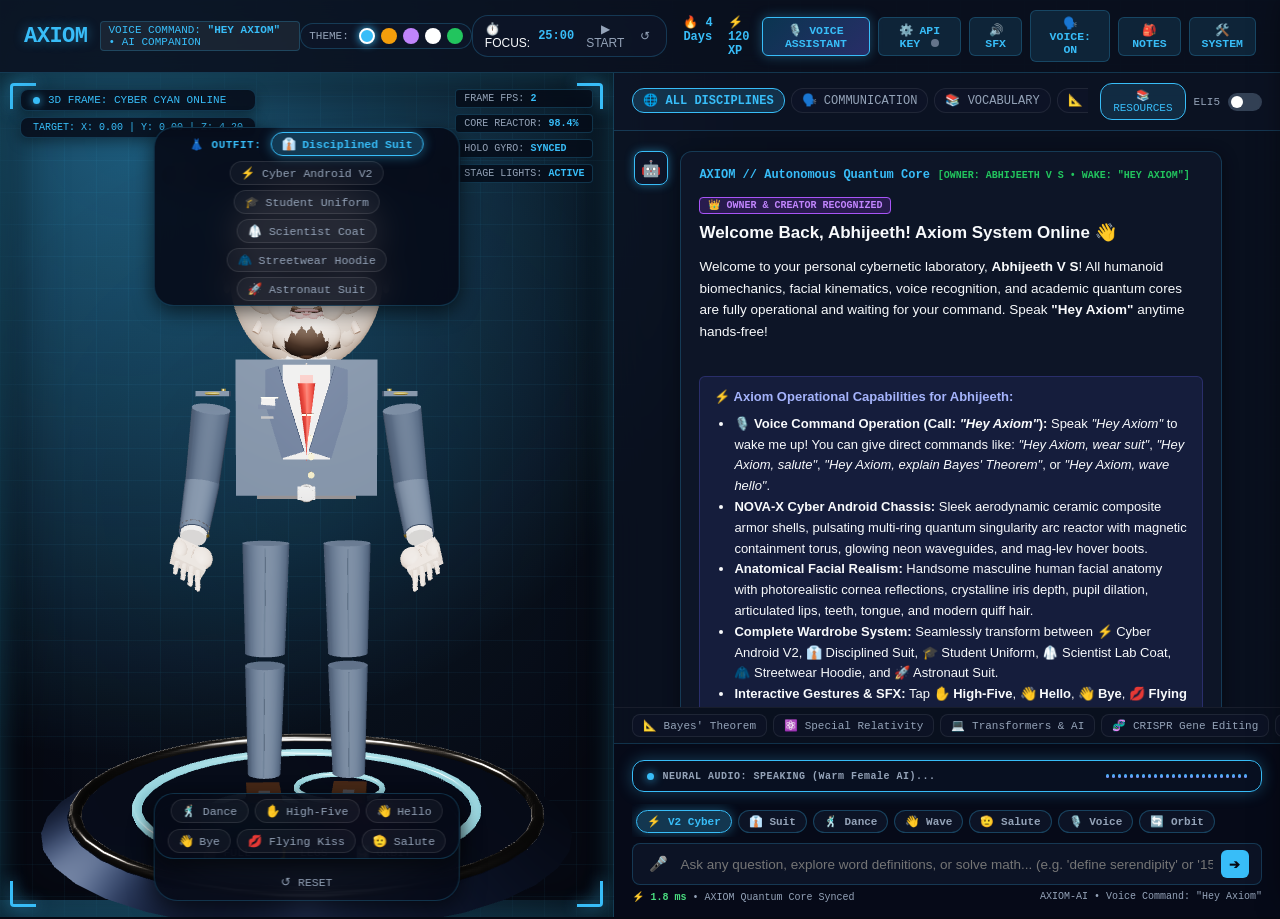
==== commit 0eef23b3: "feat(robot3d): enhance facial anatomy, glowing skin, beard, slim build, outfit culling, and dance ro" ====
--- a/static/index.html
+++ b/static/index.html
@@ -60,7 +60,7 @@
         <button id="voice-assistant-master-btn" class="btn-sm voice-assistant-glow-btn" title="Grant Microphone Access &amp; Activate Full Voice Assistant">🎙️ VOICE ASSISTANT</button>
         <button id="settings-btn" class="btn-sm" title="Configure AI Engine &amp; API Key">⚙️ API KEY <span id="api-status-dot" style="display:inline-block; width:8px; height:8px; border-radius:50%; background:#64748b; margin-left:4px; vertical-align:middle;"></span></button>
         <button id="sound-toggle-btn" class="btn-sm active" title="Robot Servo &amp; Audio SFX: ON">🔊 SFX</button>
-        <button id="voice-toggle-btn" class="btn-sm" title="Speech Synthesis (TTS): ON / OFF">🗣️ VOICE</button>
+        <button id="voice-toggle-btn" class="btn-sm active" title="Speech Synthesis (TTS): ON / OFF">🗣️ VOICE: ON</button>
         <button id="notes-toggle-btn" class="btn-sm">🎒 NOTES</button>
         <button id="maker-notes-btn" class="btn-sm">🛠️ SYSTEM</button>
       </div>
@@ -101,8 +101,8 @@
         <!-- Wardrobe / Outfits Selector -->
         <div class="hud-wardrobe-bar">
           <span class="wardrobe-label">👗 OUTFIT:</span>
-          <button class="outfit-pill active" data-outfit="cyber" title="Next-Gen 2026 Cyber Android V2.0 Armor Plates, Quantum Arc Reactor &amp; Glowing Waveguides">⚡ Cyber Android V2</button>
-          <button class="outfit-pill" data-outfit="suit" title="Disciplined Bespoke Tailored Suit, Shoulder Epaulettes, Gold Crest, Crisp Poplin Shirt, Silk Tie, Belt &amp; Oxford Shoes">👔 Disciplined Suit</button>
+          <button class="outfit-pill active" data-outfit="suit" title="Disciplined Bespoke Tailored Suit, Shoulder Epaulettes, Gold Crest, Crisp Poplin Shirt, Silk Tie, Belt &amp; Oxford Shoes">👔 Disciplined Suit</button>
+          <button class="outfit-pill" data-outfit="cyber" title="Next-Gen 2026 Cyber Android V2.0 Armor Plates, Quantum Arc Reactor &amp; Glowing Waveguides">⚡ Cyber Android V2</button>
           <button class="outfit-pill" data-outfit="student" title="Navy Uniform Blazer, White Collared Shirt, Red Tie &amp; Academic Shield Crest">🎓 Student Uniform</button>
           <button class="outfit-pill" data-outfit="scientist" title="White Lab Coat, ID Badge, Stethoscope, Pens &amp; Smart Spectacles">🥼 Scientist Coat</button>
           <button class="outfit-pill" data-outfit="hoodie" title="Streetwear Hoodie, Pouch, Drawstrings, Neon Symbol &amp; Denim Jeans">🧥 Streetwear Hoodie</button>
@@ -125,6 +125,7 @@
 
         <!-- Robot Interactive Actions & Gestures -->
         <div class="hud-actions-bar">
+          <button class="action-btn" id="act-dance-btn" title="Dynamic Dance Steps &amp; Rhythm Groove!">🕺🏻 Dance</button>
           <button class="action-btn" id="act-hifi-btn" title="Interactive High-Five - Lift hand and tap to slap!">✋ High-Five</button>
           <button class="action-btn" id="act-hello-btn" title="Friendly Wave Greeting &amp; Cheerful Glow">👋 Hello</button>
           <button class="action-btn" id="act-bye-btn" title="Warm Farewell Wave with Gentle Head Tilt">👋 Bye</button>
@@ -178,17 +179,17 @@
             <div class="message-bubble">
               <div class="sender-tag">
                 <span class="sender-name">AXIOM // Autonomous Quantum Core</span>
-                <span style="color: var(--text-dim); font-size: 10px;">[VOICE WAKE WORD: "HEY AXIOM"]</span>
+                <span style="color: #22c55e; font-size: 10px; font-weight: 700;">[OWNER: ABHIJEETH V S • WAKE: "HEY AXIOM"]</span>
               </div>
               <div class="message-content">
                 <div class="topic-header">
-                  <span class="badge accuracy-badge">✓ Sub-10ms Verified</span>
-                  <h3>System Initialized: Greetings from Axiom! 👋</h3>
+                  <span class="badge accuracy-badge" style="background: rgba(147, 51, 234, 0.2); border-color: #a855f7; color: #c084fc;">👑 Owner &amp; Creator Recognized</span>
+                  <h3>Welcome Back, Abhijeeth! Axiom System Online 👋</h3>
                 </div>
-                <p>I am <strong>Axiom</strong>, a voice-controlled 3D cybernetic android and multimodal AI companion engineered by Abhijeeth. You can command me hands-free anytime simply by speaking: <strong>"Hey Axiom"</strong>!</p>
+                <p>Welcome to your personal cybernetic laboratory, <strong>Abhijeeth V S</strong>! All humanoid biomechanics, facial kinematics, voice recognition, and academic quantum cores are fully operational and waiting for your command. Speak <strong>"Hey Axiom"</strong> anytime hands-free!</p>
                 <br>
                 <div class="analogy-box">
-                  <div class="box-title">⚡ Axiom Voice-Controlled Capabilities:</div>
+                  <div class="box-title">⚡ Axiom Operational Capabilities for Abhijeeth:</div>
                   <ul style="padding-left: 20px; margin-top: 6px;">
                     <li><strong>🎙️ Voice Command Operation (Call: <em>"Hey Axiom"</em>):</strong> Speak <em>"Hey Axiom"</em> to wake me up! You can give direct commands like: <em>"Hey Axiom, wear suit"</em>, <em>"Hey Axiom, salute"</em>, <em>"Hey Axiom, explain Bayes' Theorem"</em>, or <em>"Hey Axiom, wave hello"</em>.</li>
                     <li><strong>NOVA-X Cyber Android Chassis:</strong> Sleek aerodynamic ceramic composite armor shells, pulsating multi-ring quantum singularity arc reactor with magnetic containment torus, glowing neon waveguides, and mag-lev hover boots.</li>
@@ -246,6 +247,7 @@
           <div class="chat-quick-actions">
             <button class="quick-chip active" data-action="outfit-cyber" title="Equip Next-Gen Cyber Android V2.0">⚡ V2 Cyber</button>
             <button class="quick-chip" data-action="outfit-suit" title="Equip Disciplined Bespoke Suit">👔 Suit</button>
+            <button class="quick-chip" data-action="gesture-dance" title="Perform Fun Dance Steps">🕺🏻 Dance</button>
             <button class="quick-chip" data-action="gesture-wave" title="Friendly Wave Greeting">👋 Wave</button>
             <button class="quick-chip" data-action="gesture-salute" title="Salute at Attention">🫡 Salute</button>
             <button class="quick-chip" data-action="voice-toggle" title="Toggle Hands-Free Voice Commands">🎙️ Voice</button>
@@ -328,6 +330,36 @@
             </div>
           </div>
 
+          <!-- Voice Assistant Audio Persona & Model Settings -->
+          <div style="margin-top: 14px; margin-bottom: 14px; padding: 12px; border-radius: 8px; background: rgba(168, 85, 247, 0.08); border: 1px solid rgba(168, 85, 247, 0.25);">
+            <div style="display: flex; justify-content: space-between; align-items: center; margin-bottom: 10px;">
+              <span style="font-family: var(--font-mono); font-size: 11.5px; color: #c084fc; font-weight: 600;">🎙️ AI VOICE PERSONA (WARM &amp; SOOTHING FEMALE)</span>
+              <span style="font-size: 11px; color: #22c55e;">● Male Voice Filter: ACTIVE</span>
+            </div>
+            
+            <div style="margin-bottom: 10px;">
+              <label style="display: block; font-size: 11px; font-family: var(--font-mono); color: var(--text-dim); margin-bottom: 4px;">SELECT FEMALE VOICE MODEL:</label>
+              <select id="voice-model-select" style="width: 100%; background: rgba(15, 23, 42, 0.9); border: 1px solid var(--border-color); padding: 7px 10px; border-radius: 6px; color: var(--text-main); font-family: var(--font-mono); font-size: 12px; outline: none;">
+                <option value="">Auto-Detect Best Soothing Voice (Samantha / Warm Female)</option>
+              </select>
+            </div>
+
+            <div style="display: grid; grid-template-columns: 1fr 1fr; gap: 10px; margin-bottom: 10px;">
+              <div>
+                <label style="display: block; font-size: 10.5px; font-family: var(--font-mono); color: var(--text-dim); margin-bottom: 3px;">PITCH: <span id="pitch-val-label">1.0x</span> (Natural Tone)</label>
+                <input type="range" id="voice-pitch-slider" min="0.8" max="1.2" step="0.05" value="1.0" style="width: 100%; accent-color: #a855f7;">
+              </div>
+              <div>
+                <label style="display: block; font-size: 10.5px; font-family: var(--font-mono); color: var(--text-dim); margin-bottom: 3px;">SPEED: <span id="rate-val-label">1.0x</span> (Relaxed)</label>
+                <input type="range" id="voice-rate-slider" min="0.8" max="1.2" step="0.05" value="0.98" style="width: 100%; accent-color: #a855f7;">
+              </div>
+            </div>
+
+            <div style="display: flex; justify-content: flex-end;">
+              <button id="test-voice-btn" class="btn-sm" style="border-color: #a855f7; color: #c084fc; background: rgba(168, 85, 247, 0.1);">🔊 Test Soothing Voice</button>
+            </div>
+          </div>
+
           <div style="margin-top: 14px; padding-top: 10px; border-top: 1px solid var(--border-color); font-size: 11px; color: var(--text-dim); line-height: 1.5;">
             💡 <strong>Note:</strong> Need an API key? Generate one at <a href="https://platform.openai.com/api-keys" target="_blank" style="color: var(--accent); text-decoration: underline;">platform.openai.com</a> (requires active billing balance). Chatbot Abhi will work offline indefinitely with zero keys required!
           </div>
@@ -343,8 +375,8 @@
           <button id="close-maker-btn" class="close-btn">&times;</button>
         </div>
         <div style="font-size: 13px; line-height: 1.6; color: #cbd5e1; font-family: var(--font-mono);">
-          <p><strong>System Identification:</strong> Chatbot Abhi (3D Robot System)</p>
-          <p><strong>Creator &amp; Lead Engineer:</strong> Abhijeeth V S</p>
+          <p><strong>System Identification:</strong> Axiom 3D Multimodal Robot &amp; AI Companion</p>
+          <p><strong>Owner, Creator &amp; Lead Engineer:</strong> Abhijeeth V S</p>
           <br>
           <p><strong>Architecture Highlights:</strong></p>
           <ul style="padding-left: 20px; margin-top: 6px;">
--- a/static/css/style.css
+++ b/static/css/style.css
@@ -861,7 +861,8 @@
   border-color: rgba(99, 102, 241, 0.4);
 }
 
-.sender-tag {
+.sender-tag,
+.sender-header {
   display: flex;
   align-items: center;
   gap: 8px;
@@ -873,6 +874,29 @@
 .sender-name {
   font-weight: 700;
   color: var(--accent);
+}
+
+.msg-speak-btn {
+  margin-left: auto;
+  background: rgba(56, 189, 248, 0.12);
+  border: 1px solid rgba(56, 189, 248, 0.35);
+  color: #38bdf8;
+  font-size: 11px;
+  font-family: var(--font-mono);
+  padding: 2px 9px;
+  border-radius: 6px;
+  cursor: pointer;
+  transition: all 0.2s ease;
+  display: inline-flex;
+  align-items: center;
+  gap: 4px;
+}
+
+.msg-speak-btn:hover {
+  background: rgba(56, 189, 248, 0.28);
+  border-color: #38bdf8;
+  color: #fff;
+  box-shadow: 0 0 10px rgba(56, 189, 248, 0.4);
 }
 
 /* Academic Topic Layout */
